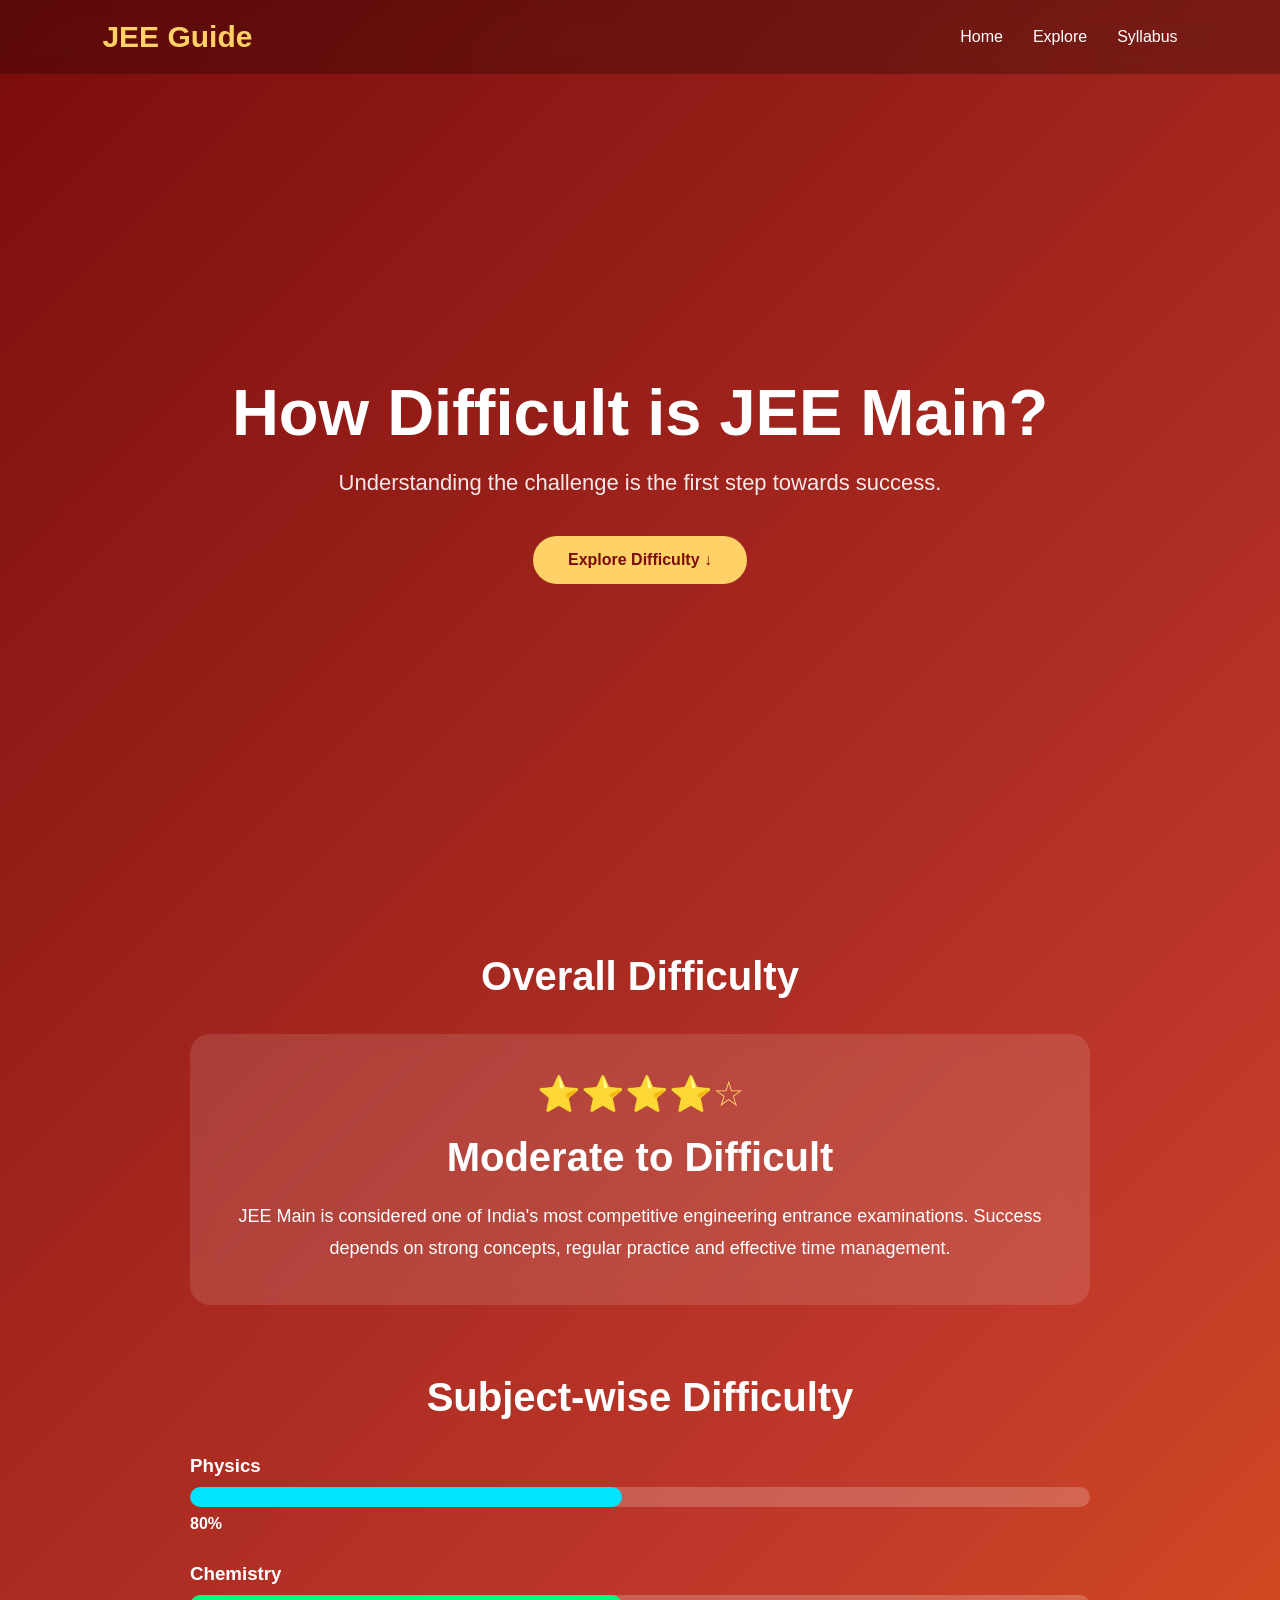
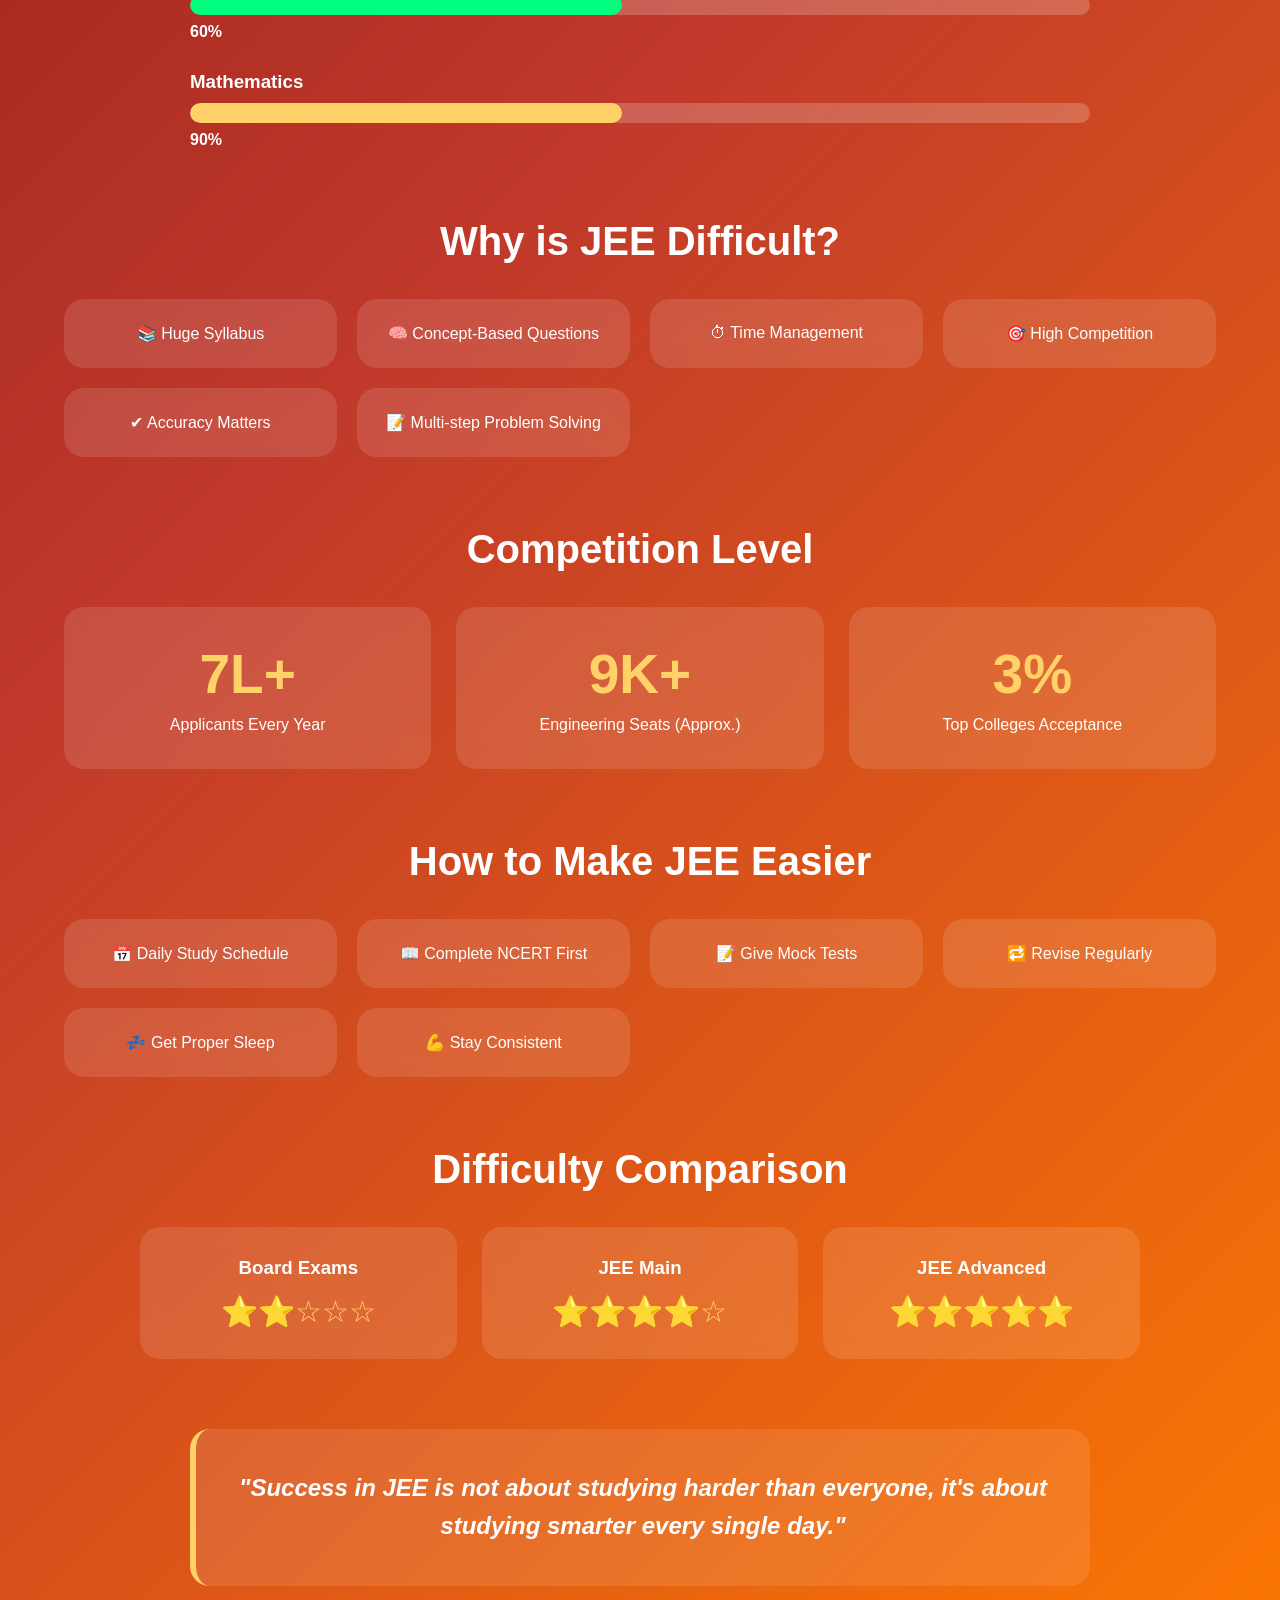
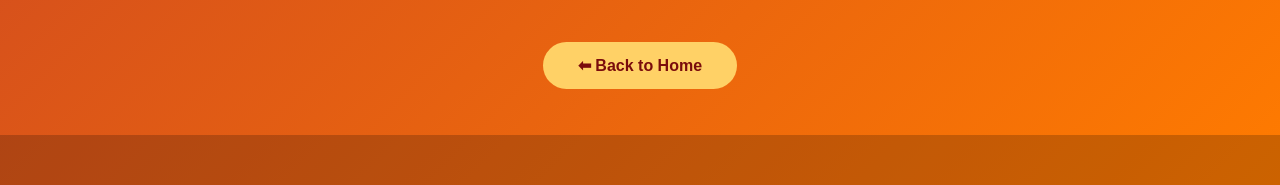
==== difficulty.html @ aead8a6f "Initial JEE Guide website Added the first version of the JEE Guide website with the initial layout a" ====
<!DOCTYPE html>
<html lang="en">

<head>

    <meta charset="UTF-8">

    <meta name="viewport" content="width=device-width, initial-scale=1.0">

    <title>JEE Main Difficulty</title>

    <link rel="stylesheet" href="difficulty.css">

</head>

<body>

<!-- ================= NAVBAR ================= -->

<nav>

    <h2>JEE Guide</h2>

    <ul>

        <li><a href="index.html">Home</a></li>

        <li><a href="explore.html">Explore</a></li>

        <li><a href="syllabus.html">Syllabus</a></li>

    </ul>

</nav>

<!-- ================= HERO ================= -->

<header class="hero">

    <h1>How Difficult is JEE Main?</h1>

    <p>

        Understanding the challenge is the first step towards success.

    </p>

    <a href="#overall" class="hero-btn">

        Explore Difficulty ↓

    </a>

</header>

<!-- ================= OVERALL ================= -->

<section id="overall">

<h2 class="section-title">

Overall Difficulty

</h2>

<div class="overall-card">

<div class="stars">

⭐⭐⭐⭐☆

</div>

<h1>

Moderate to Difficult

</h1>

<p>

JEE Main is considered one of India's most competitive engineering entrance examinations. Success depends on strong concepts, regular practice and effective time management.

</p>

</div>

</section>

<!-- ================= SUBJECT DIFFICULTY ================= -->

<section>

<h2 class="section-title">

Subject-wise Difficulty

</h2>

<div class="bars">

<div class="bar-box">

<h3>Physics</h3>

<div class="bar">

<div class="fill physics"></div>

</div>

<span>80%</span>

</div>

<div class="bar-box">

<h3>Chemistry</h3>

<div class="bar">

<div class="fill chemistry"></div>

</div>

<span>60%</span>

</div>

<div class="bar-box">

<h3>Mathematics</h3>

<div class="bar">

<div class="fill maths"></div>

</div>

<span>90%</span>

</div>

</div>

</section>

<!-- ================= WHY DIFFICULT ================= -->

<section>

<h2 class="section-title">

Why is JEE Difficult?

</h2>

<div class="reasons">

<div class="reason">📚 Huge Syllabus</div>

<div class="reason">🧠 Concept-Based Questions</div>

<div class="reason">⏱ Time Management</div>

<div class="reason">🎯 High Competition</div>

<div class="reason">✔ Accuracy Matters</div>

<div class="reason">📝 Multi-step Problem Solving</div>

</div>

</section>

<!-- ================= COMPETITION ================= -->

<section>

<h2 class="section-title">

Competition Level

</h2>

<div class="stats">

<div class="stat">

<h1 id="students">15L+</h1>

<p>Applicants Every Year</p>

</div>

<div class="stat">

<h1 id="seats">43K+</h1>

<p>Engineering Seats (Approx.)</p>

</div>

<div class="stat">

<h1>3%</h1>

<p>Top Colleges Acceptance</p>

</div>

</div>

</section>

<!-- ================= HOW TO MAKE IT EASY ================= -->

<section>

<h2 class="section-title">

How to Make JEE Easier

</h2>

<div class="tips">

<div class="tip">

📅 Daily Study Schedule

</div>

<div class="tip">

📖 Complete NCERT First

</div>

<div class="tip">

📝 Give Mock Tests

</div>

<div class="tip">

🔁 Revise Regularly

</div>

<div class="tip">

💤 Get Proper Sleep

</div>

<div class="tip">

💪 Stay Consistent

</div>

</div>

</section>

<!-- ================= COMPARISON ================= -->

<section>

<h2 class="section-title">

Difficulty Comparison

</h2>

<div class="comparison">

<div class="compare">

<h3>Board Exams</h3>

<p>⭐⭐☆☆☆</p>

</div>

<div class="compare">

<h3>JEE Main</h3>

<p>⭐⭐⭐⭐☆</p>

</div>

<div class="compare">

<h3>JEE Advanced</h3>

<p>⭐⭐⭐⭐⭐</p>

</div>

</div>

</section>

<!-- ================= QUOTE ================= -->

<section>

<div class="quote">

<h2>

"Success in JEE is not about studying harder than everyone,

it's about studying smarter every single day."

</h2>

</div>

</section>

<!-- ================= BACK BUTTON ================= -->

<div class="back">

<a href="index.html">

⬅ Back to Home

</a>

</div>

<!-- ================= FOOTER ================= -->

<footer>



</footer>

<script src="difficulty.js"></script>

</body>

</html>
---- difficulty.css ----
*{
    margin:0;
    padding:0;
    box-sizing:border-box;
    font-family:Arial, Helvetica, sans-serif;
    scroll-behavior:smooth;
}

body{
    background:linear-gradient(135deg,#7a0c0c,#c0392b,#ff7b00);
    color:white;
}

/* ================= NAVBAR ================= */

nav{
    position:sticky;
    top:0;
    z-index:1000;

    display:flex;
    justify-content:space-between;
    align-items:center;

    padding:20px 8%;

    background:rgba(0,0,0,.25);
    backdrop-filter:blur(10px);
}

nav h2{
    font-size:30px;
    color:#ffd166;
}

nav ul{
    display:flex;
    list-style:none;
}

nav li{
    margin-left:30px;
}

nav a{
    text-decoration:none;
    color:white;
    transition:.3s;
}

nav a:hover{
    color:#ffd166;
}

/* ================= HERO ================= */

.hero{
    height:90vh;
    display:flex;
    flex-direction:column;
    justify-content:center;
    align-items:center;
    text-align:center;
    padding:20px;
}

.hero h1{
    font-size:65px;
    margin-bottom:20px;
}

.hero p{
    font-size:22px;
    opacity:.9;
    margin-bottom:40px;
}

.hero-btn{
    text-decoration:none;
    background:#ffd166;
    color:#7a0c0c;
    padding:15px 35px;
    border-radius:40px;
    font-weight:bold;
    transition:.3s;
}

.hero-btn:hover{
    transform:translateY(-5px);
    background:white;
}

/* ================= TITLES ================= */

.section-title{
    text-align:center;
    font-size:40px;
    margin:70px 0 35px;
}

/* ================= COMMON CARDS ================= */

.overall-card,
.reason,
.stat,
.tip,
.compare{
    background:rgba(255,255,255,.12);
    backdrop-filter:blur(10px);
    border-radius:20px;
    transition:.35s;
}

.overall-card:hover,
.reason:hover,
.stat:hover,
.tip:hover,
.compare:hover{
    transform:translateY(-8px);
}

/* ================= OVERALL ================= */

.overall-card{
    width:90%;
    max-width:900px;
    margin:auto;
    padding:40px;
    text-align:center;
}

.stars{
    font-size:35px;
    color:#ffd166;
    margin-bottom:20px;
}

.overall-card h1{
    font-size:40px;
    margin-bottom:20px;
}

.overall-card p{
    line-height:1.8;
    font-size:18px;
}

/* ================= PROGRESS BARS ================= */

.bars{
    width:90%;
    max-width:900px;
    margin:auto;
}

.bar-box{
    margin-bottom:30px;
}

.bar-box h3{
    margin-bottom:10px;
}

.bar{
    width:100%;
    height:20px;
    background:rgba(255,255,255,.2);
    border-radius:50px;
    overflow:hidden;
}

.fill{
    height:100%;
    width:0%;
    border-radius:50px;
}

.physics{
    background:#00e5ff;
}

.chemistry{
    background:#00ff7f;
}

.maths{
    background:#ffd166;
}

.bar-box span{
    display:block;
    margin-top:8px;
    font-weight:bold;
}

/* ================= REASONS ================= */

.reasons{
    width:90%;
    max-width:1200px;
    margin:auto;

    display:grid;
    grid-template-columns:repeat(auto-fit,minmax(250px,1fr));
    gap:20px;
}

.reason{
    padding:25px;
    text-align:center;
}

/* ================= STATS ================= */

.stats{
    width:90%;
    max-width:1200px;
    margin:auto;

    display:grid;
    grid-template-columns:repeat(auto-fit,minmax(250px,1fr));
    gap:25px;
}

.stat{
    padding:35px;
    text-align:center;
}

.stat h1{
    font-size:55px;
    color:#ffd166;
}

.stat p{
    margin-top:10px;
}

/* ================= TIPS ================= */

.tips{
    width:90%;
    max-width:1200px;
    margin:auto;

    display:grid;
    grid-template-columns:repeat(auto-fit,minmax(250px,1fr));
    gap:20px;
}

.tip{
    padding:25px;
    text-align:center;
}

/* ================= COMPARISON ================= */

.comparison{
    width:90%;
    max-width:1000px;
    margin:auto;

    display:grid;
    grid-template-columns:repeat(auto-fit,minmax(250px,1fr));
    gap:25px;
}

.compare{
    padding:30px;
    text-align:center;
}

.compare h3{
    margin-bottom:15px;
}

.compare p{
    font-size:30px;
    color:#ffd166;
}

/* ================= QUOTE ================= */

.quote{
    width:90%;
    max-width:900px;
    margin:70px auto;
    text-align:center;
    padding:40px;
    background:rgba(255,255,255,.1);
    border-left:6px solid #ffd166;
    border-radius:20px;
}

.quote h2{
    line-height:1.6;
    font-style:italic;
}

/* ================= BACK BUTTON ================= */

.back{
    text-align:center;
    margin:60px 0;
}

.back a{
    text-decoration:none;
    background:#ffd166;
    color:#7a0c0c;
    padding:15px 35px;
    border-radius:40px;
    font-weight:bold;
    transition:.3s;
}

.back a:hover{
    background:white;
}

/* ================= FOOTER ================= */

footer{
    text-align:center;
    padding:25px;
    background:rgba(0,0,0,.2);
    margin-top:30px;
}

/* ================= RESPONSIVE ================= */

@media(max-width:768px){

    nav{
        flex-direction:column;
    }

    nav ul{
        margin-top:20px;
        flex-wrap:wrap;
        justify-content:center;
    }

    nav li{
        margin:10px;
    }

    .hero h1{
        font-size:42px;
    }

    .hero p{
        font-size:18px;
    }

    .section-title{
        font-size:30px;
    }

    .overall-card h1{
        font-size:30px;
    }

}
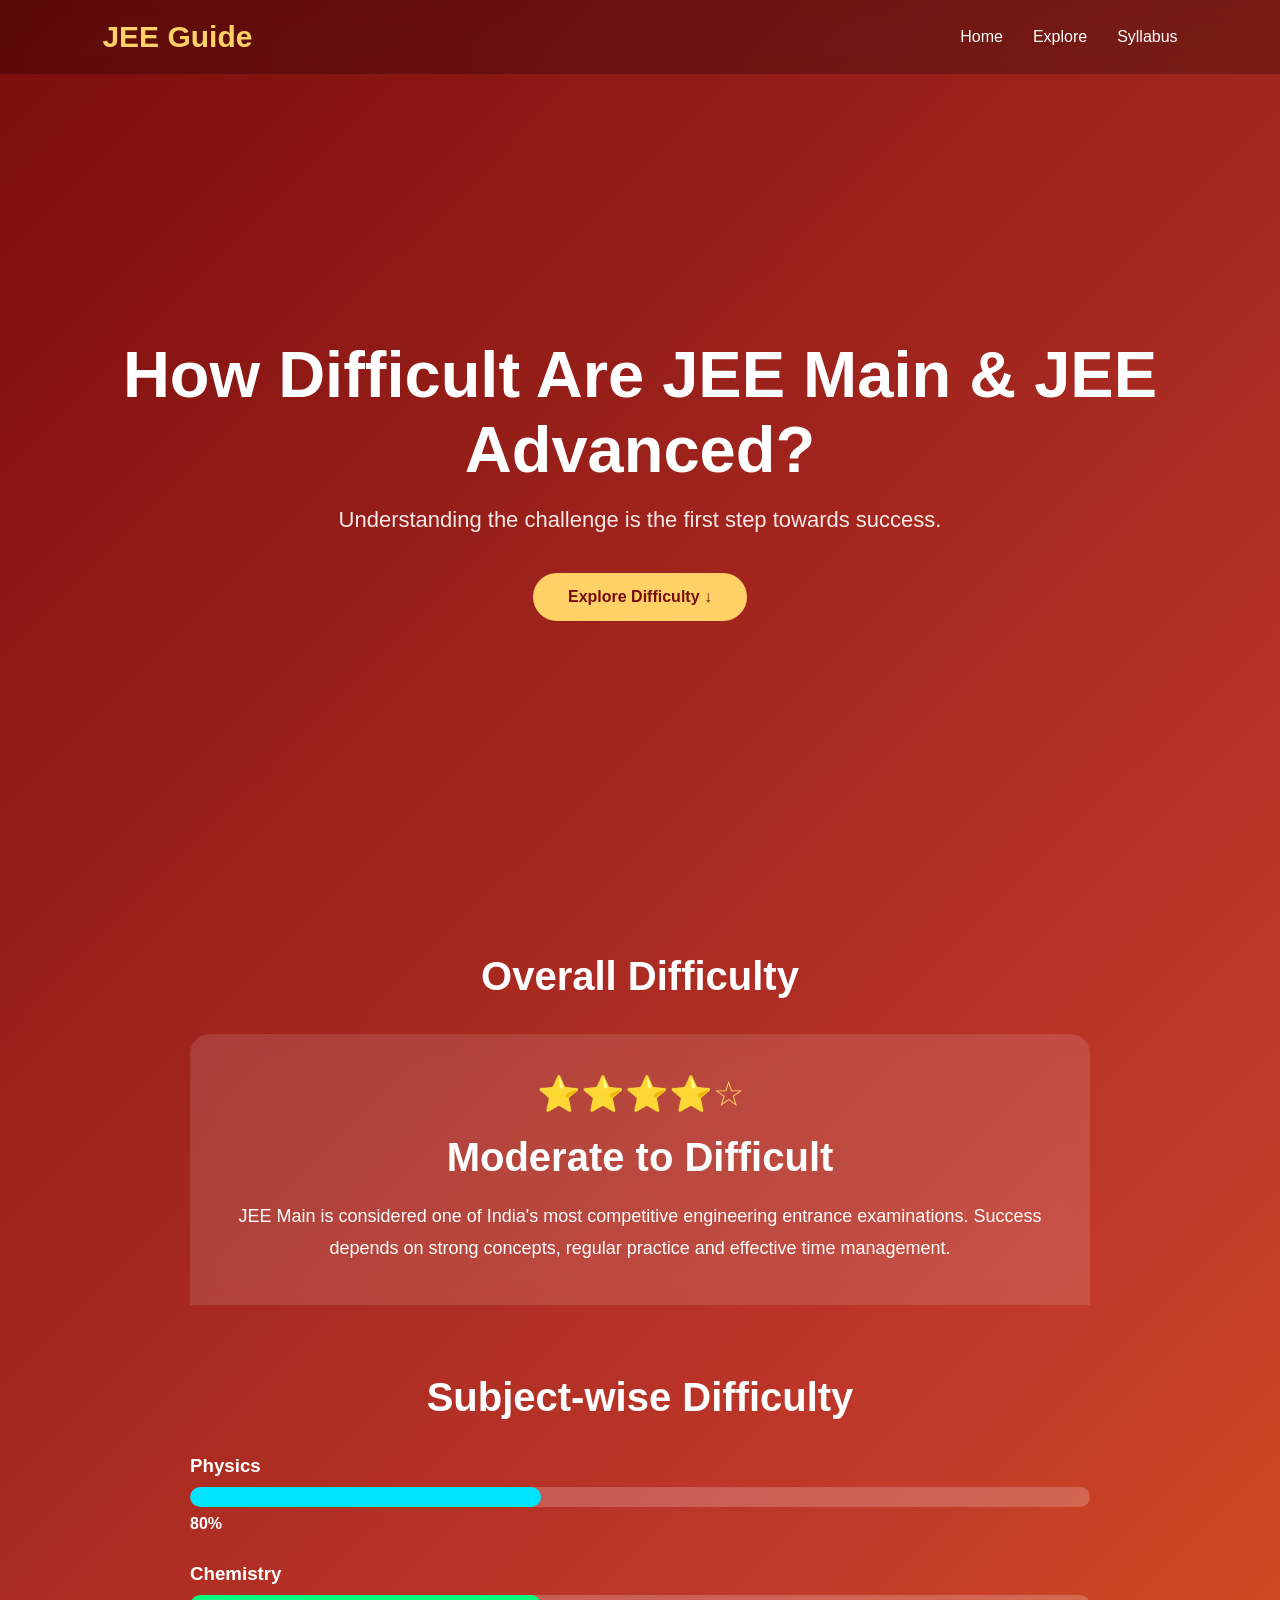
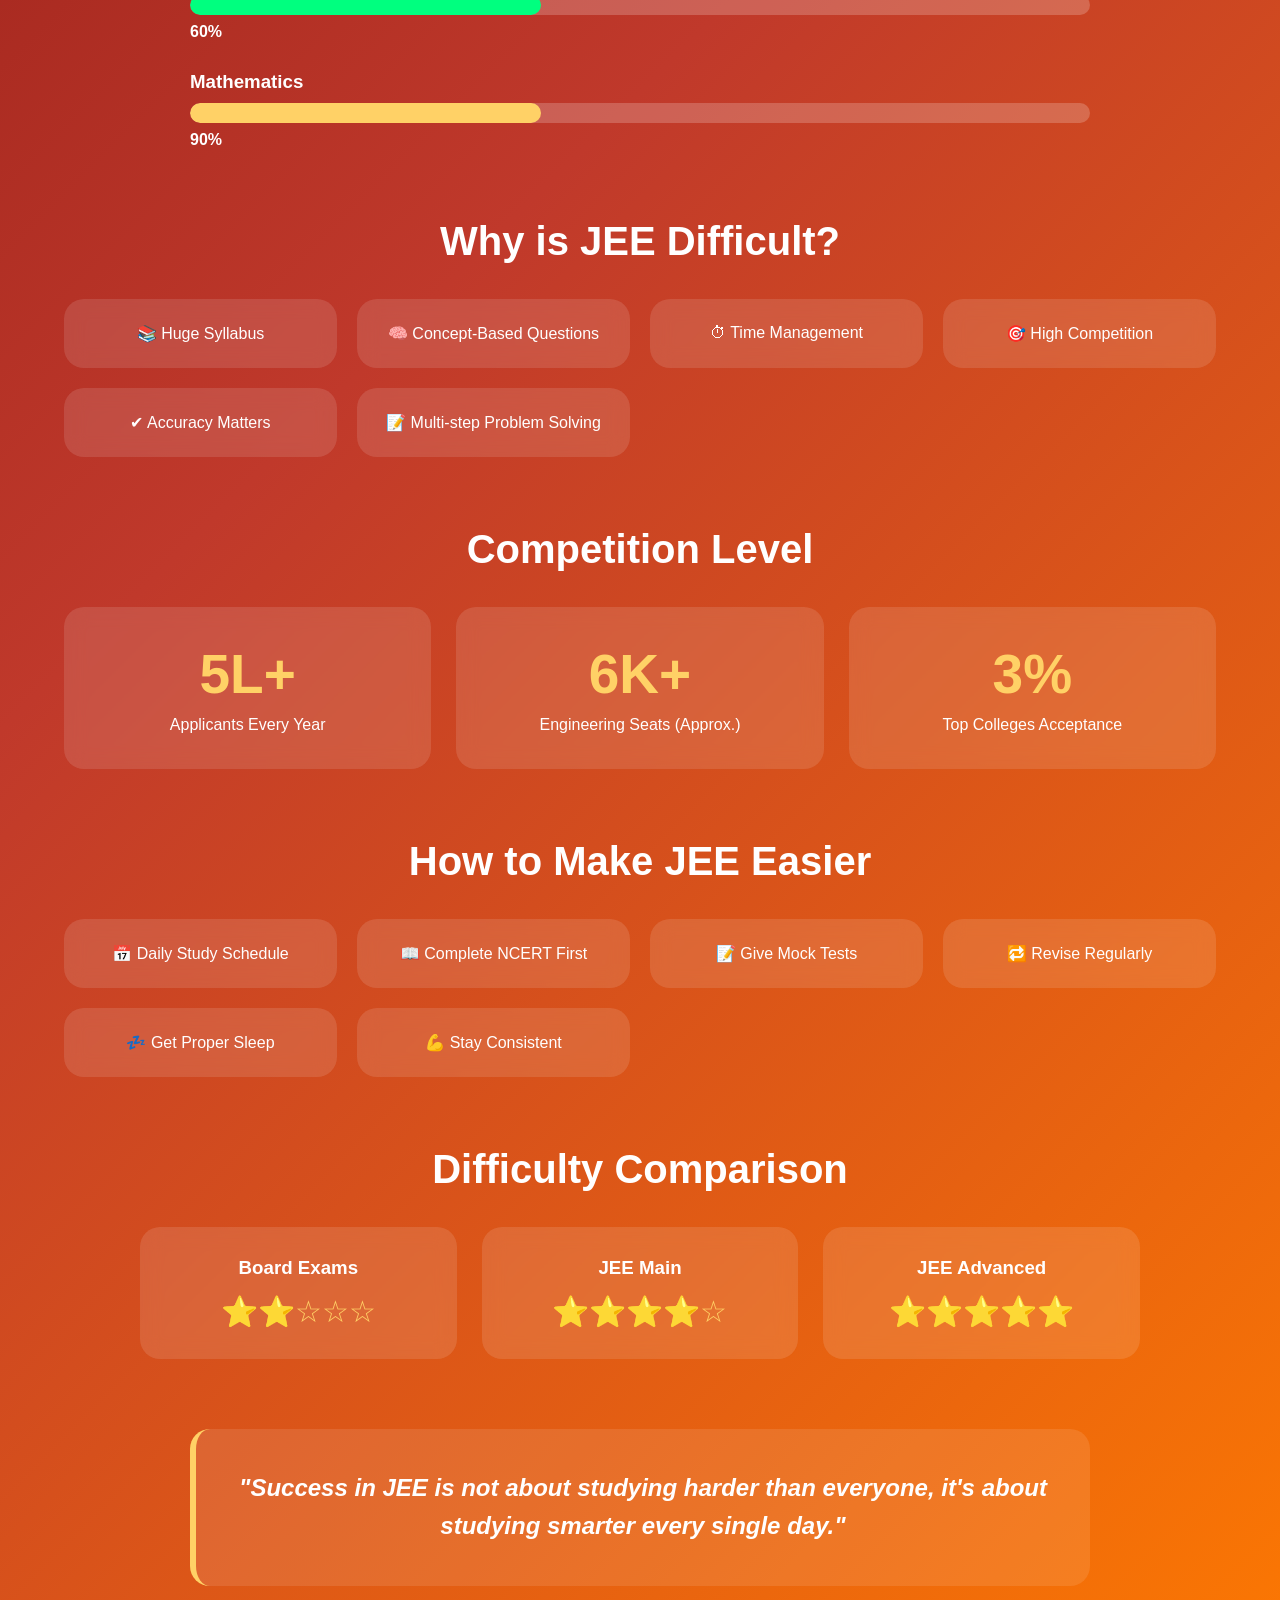
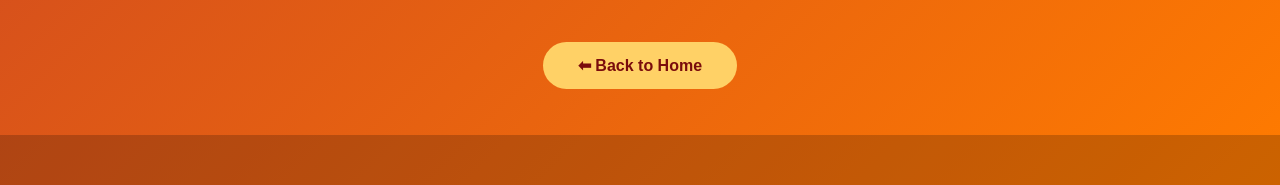
==== commit 4df6645c: "Add files via upload" ====
--- a/difficulty.html
+++ b/difficulty.html
@@ -7,7 +7,11 @@
 
     <meta name="viewport" content="width=device-width, initial-scale=1.0">
 
-    <title>JEE Main Difficulty</title>
+    <meta name="description" content="Understand the difficulty of JEE Main and JEE Advanced, including subject-wise challenges, competition, preparation requirements, time management and strategies for JEE aspirants.">
+
+    <title>JEE Difficulty – How Difficult Are JEE Main & JEE Advanced?</title>
+
+    <link rel="canonical" href="https://rajputaadarshsingh24-bot.github.io/JEE-guide/difficulty.html">
 
     <link rel="stylesheet" href="difficulty.css">
 
@@ -37,7 +41,7 @@
 
 <header class="hero">
 
-    <h1>How Difficult is JEE Main?</h1>
+    <h1>How Difficult Are JEE Main & JEE Advanced?</h1>
 
     <p>
 
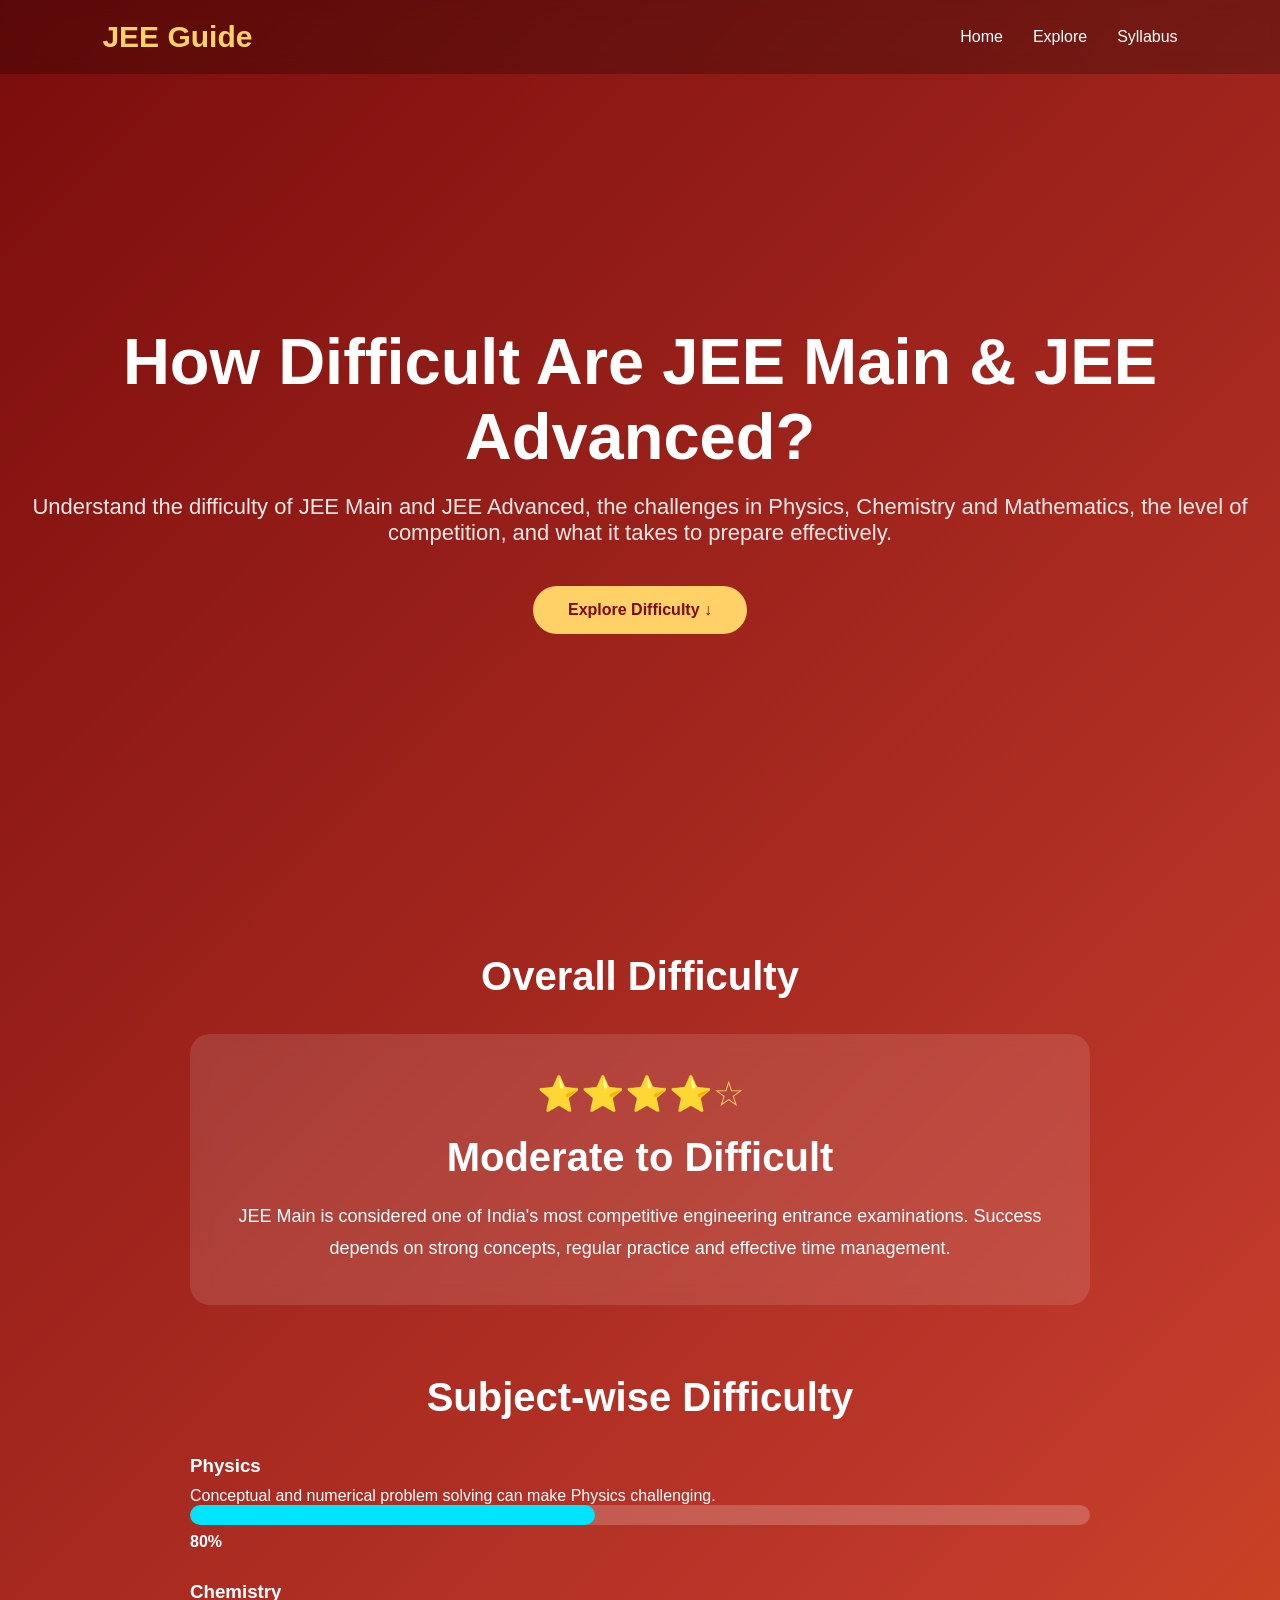
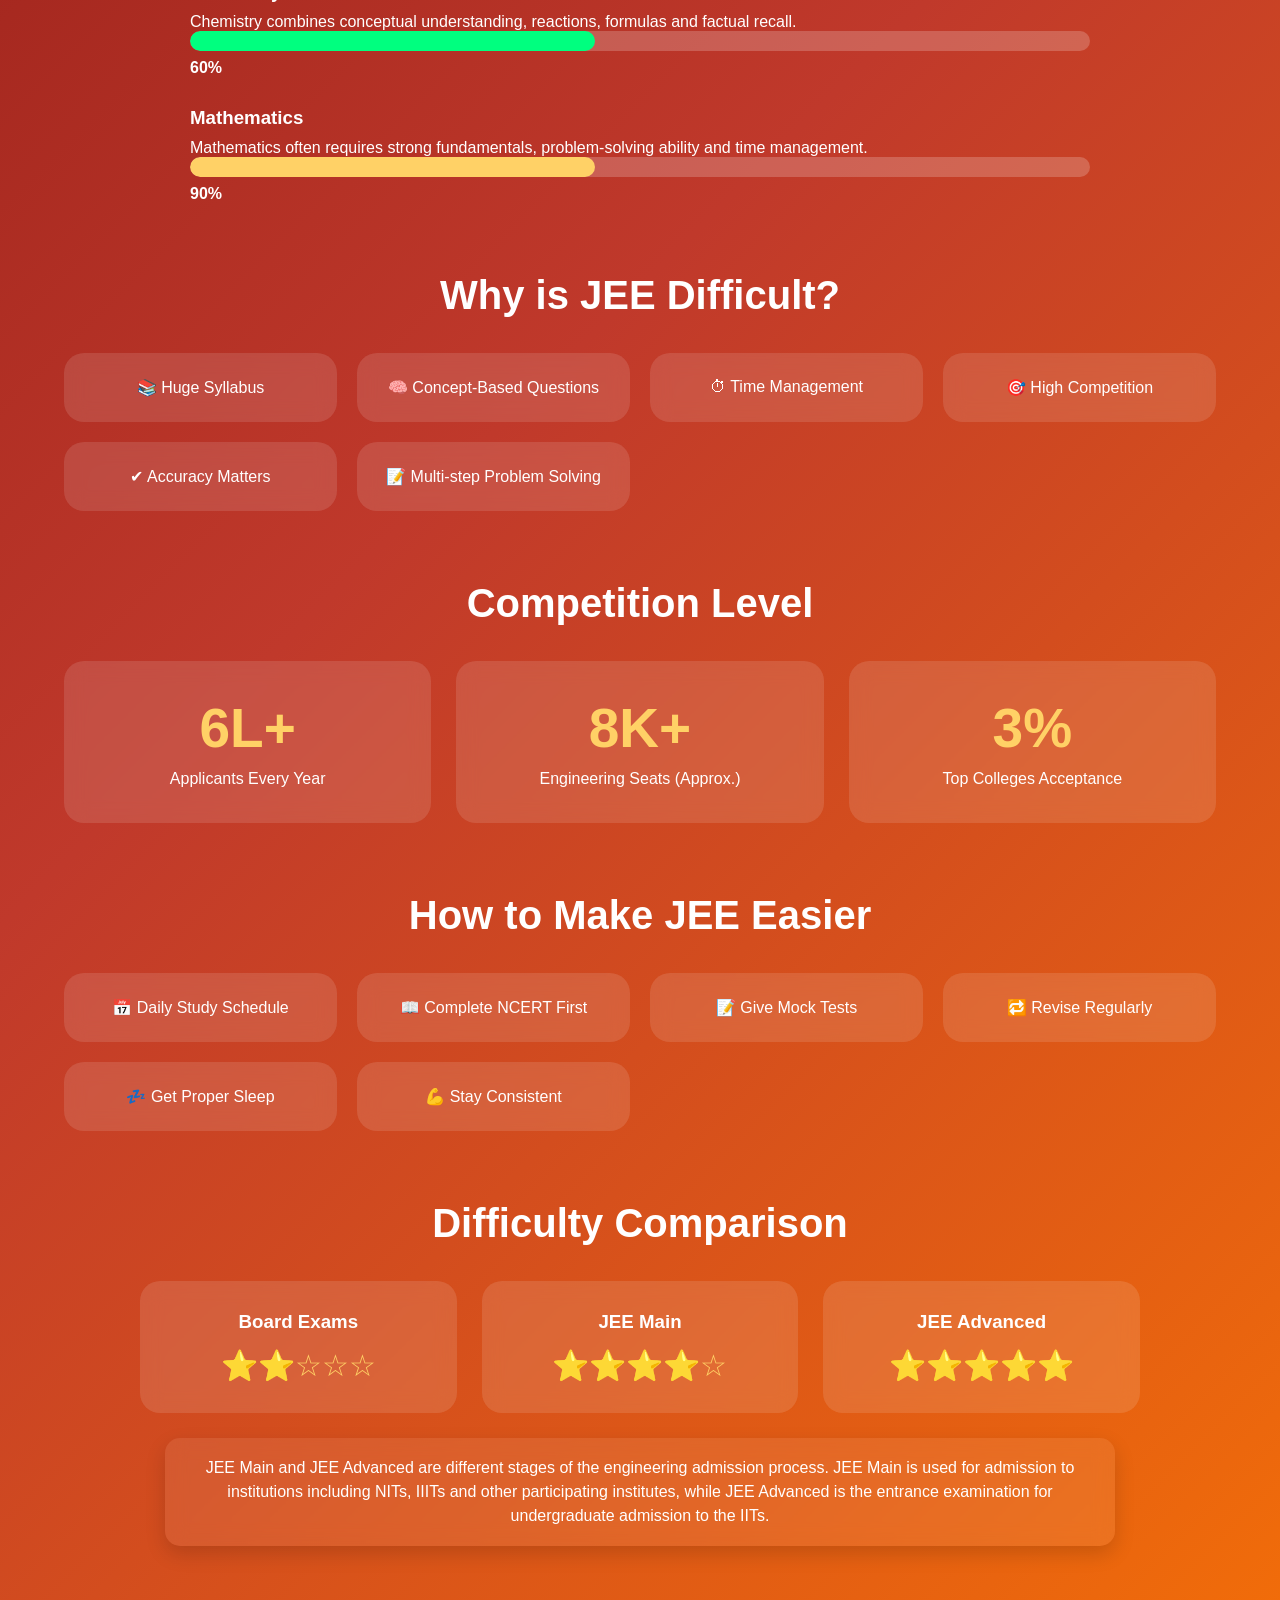
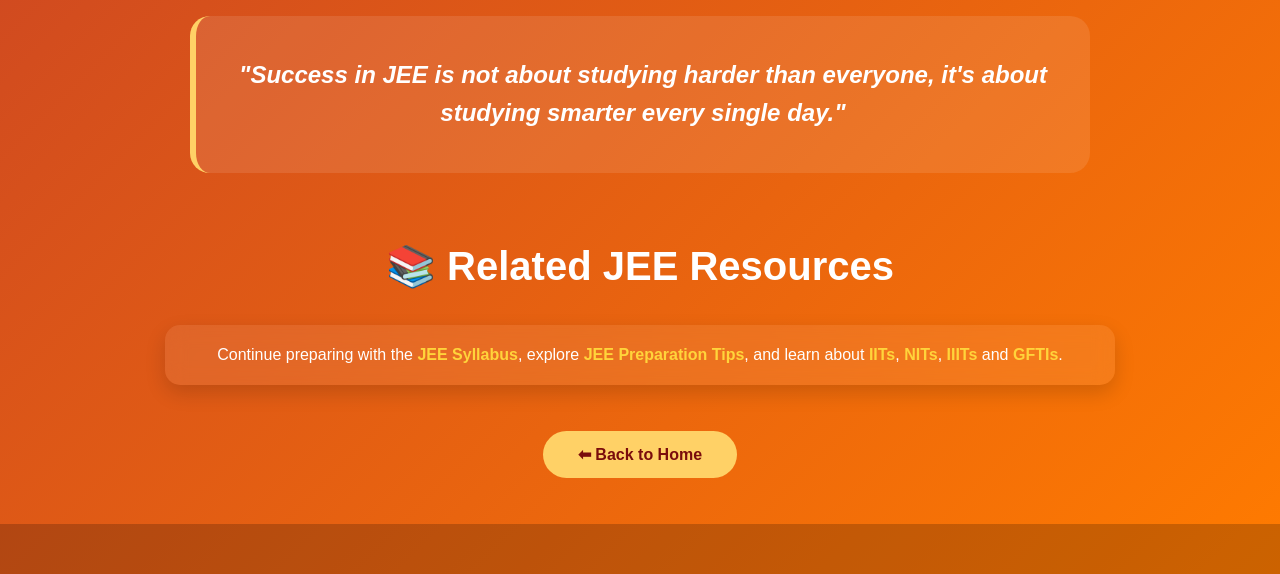
==== commit e7e80d4e: "Add files via upload" ====
--- a/difficulty.html
+++ b/difficulty.html
@@ -44,10 +44,10 @@
     <h1>How Difficult Are JEE Main & JEE Advanced?</h1>
 
     <p>
-
-        Understanding the challenge is the first step towards success.
-
-    </p>
+    Understand the difficulty of JEE Main and JEE Advanced, the challenges
+    in Physics, Chemistry and Mathematics, the level of competition,
+    and what it takes to prepare effectively.
+</p>
 
     <a href="#overall" class="hero-btn">
 
@@ -107,6 +107,8 @@
 
 <h3>Physics</h3>
 
+<p>Conceptual and numerical problem solving can make Physics challenging.</p>
+
 <div class="bar">
 
 <div class="fill physics"></div>
@@ -121,6 +123,8 @@
 
 <h3>Chemistry</h3>
 
+<p>Chemistry combines conceptual understanding, reactions, formulas and factual recall.</p>
+
 <div class="bar">
 
 <div class="fill chemistry"></div>
@@ -135,6 +139,8 @@
 
 <h3>Mathematics</h3>
 
+<p>Mathematics often requires strong fundamentals, problem-solving ability and time management.</p>
+
 <div class="bar">
 
 <div class="fill maths"></div>
@@ -307,6 +313,16 @@
 
 </div>
 
+<p class="info-bar">
+    JEE Main and JEE Advanced are different stages of the engineering
+    admission process. JEE Main is used for admission to institutions
+    including NITs, IIITs and other participating institutes, while
+    JEE Advanced is the entrance examination for undergraduate admission
+    to the IITs.
+</p>
+
+
+
 </section>
 
 <!-- ================= QUOTE ================= -->
@@ -327,6 +343,27 @@
 
 </section>
 
+<section>
+
+    <h2 class="section-title">
+        📚 Related JEE Resources
+    </h2>
+
+    <p class="info-bar">
+    Continue preparing with the
+    <a href="syllabus.html">JEE Syllabus</a>,
+    explore
+    <a href="tips.html">JEE Preparation Tips</a>,
+    and learn about
+    <a href="iits.html">IITs</a>,
+    <a href="nits.html">NITs</a>,
+    <a href="iiits.html">IIITs</a>
+    and
+    <a href="gftis.html">GFTIs</a>.
+</p>
+
+</section>
+
 <!-- ================= BACK BUTTON ================= -->
 
 <div class="back">
--- a/difficulty.css
+++ b/difficulty.css
@@ -361,4 +361,40 @@
         font-size:30px;
     }
 
+}
+
+
+.info-bar {
+    width: 80%;
+    max-width: 950px;
+    margin: 25px auto;
+    padding: 18px 25px;
+
+    background: rgba(255, 255, 255, 0.08);
+    backdrop-filter: blur(10px);
+
+    border-radius: 15px;
+
+    text-align: center;
+    line-height: 1.5;
+    font-size: 16px;
+
+    box-shadow: 0 8px 20px rgba(0, 0, 0, 0.15);
+
+    transition: 0.3s;
+}
+
+.info-bar:hover {
+    transform: translateY(-4px);
+    background: rgba(255, 255, 255, 0.13);
+}
+
+.info-bar a {
+    color: #ffd43b;
+    font-weight: bold;
+    text-decoration: none;
+}
+
+.info-bar a:hover {
+    text-decoration: underline;
 }
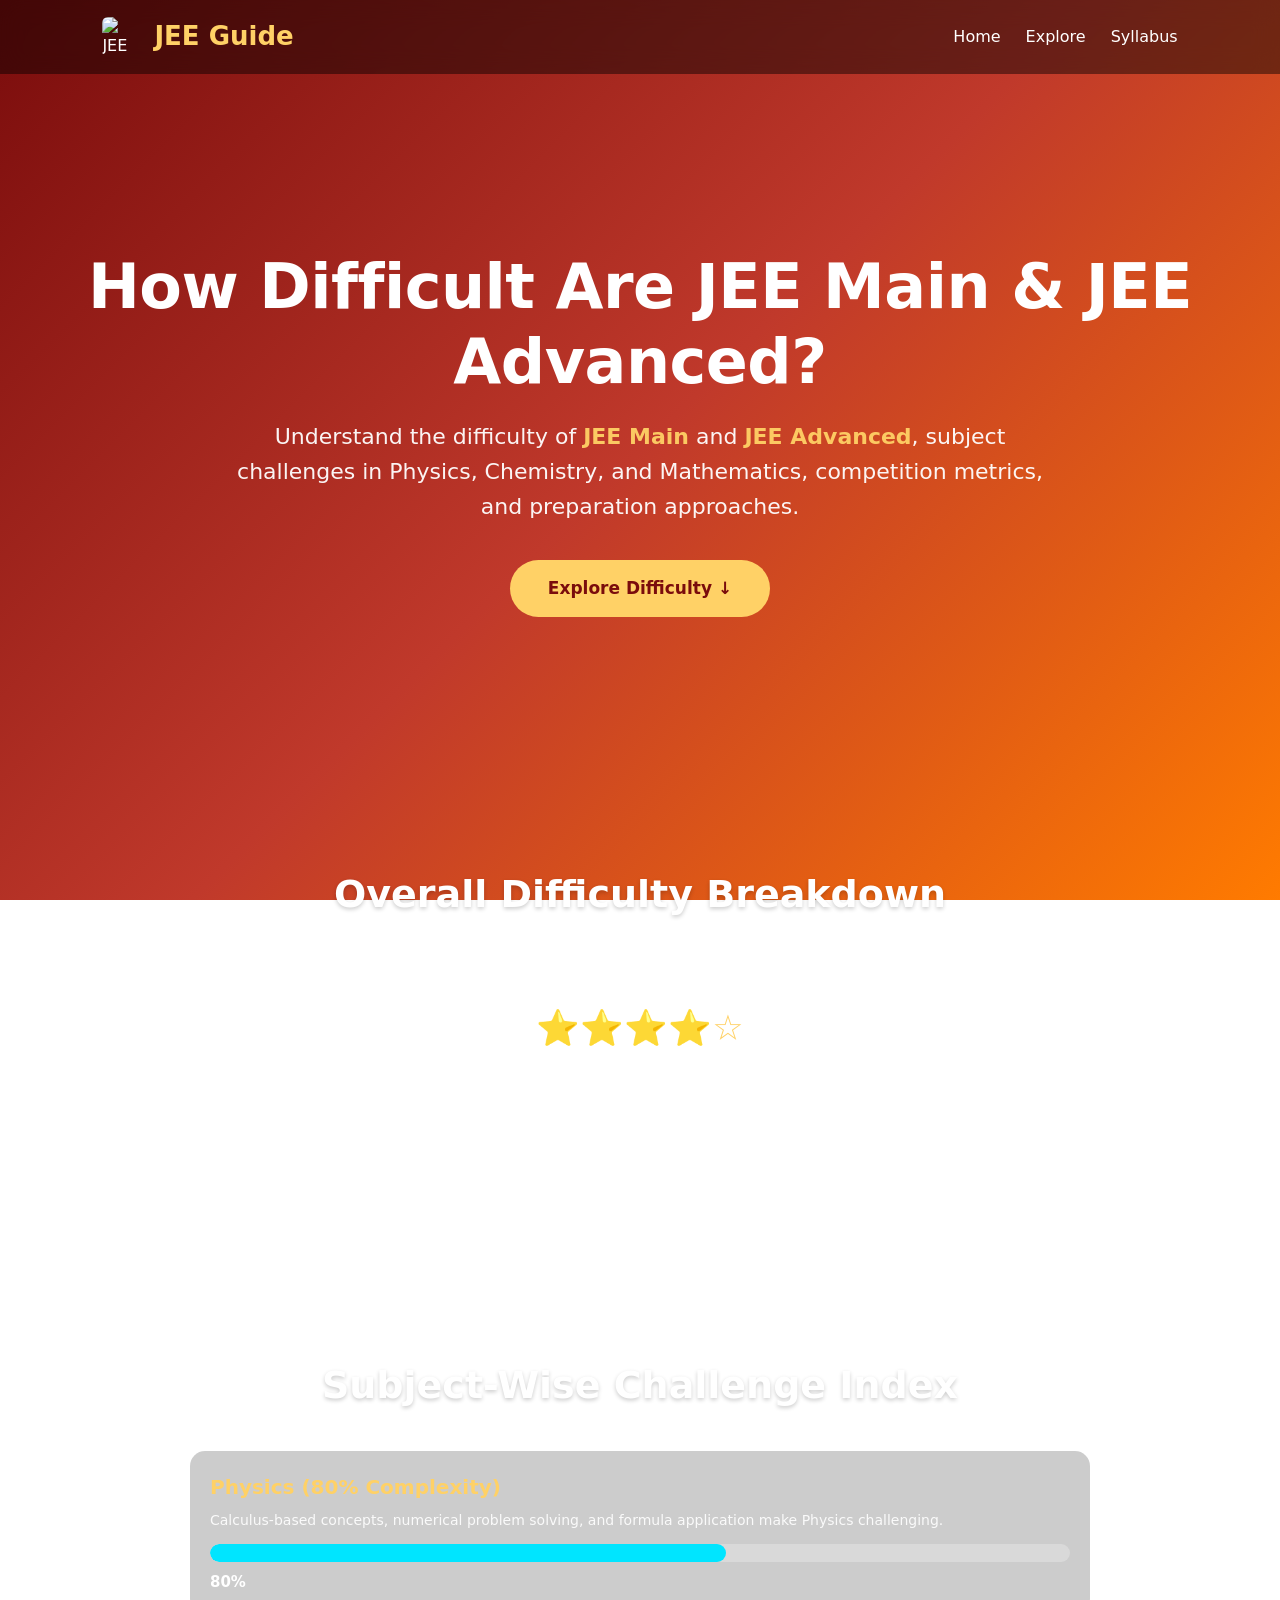
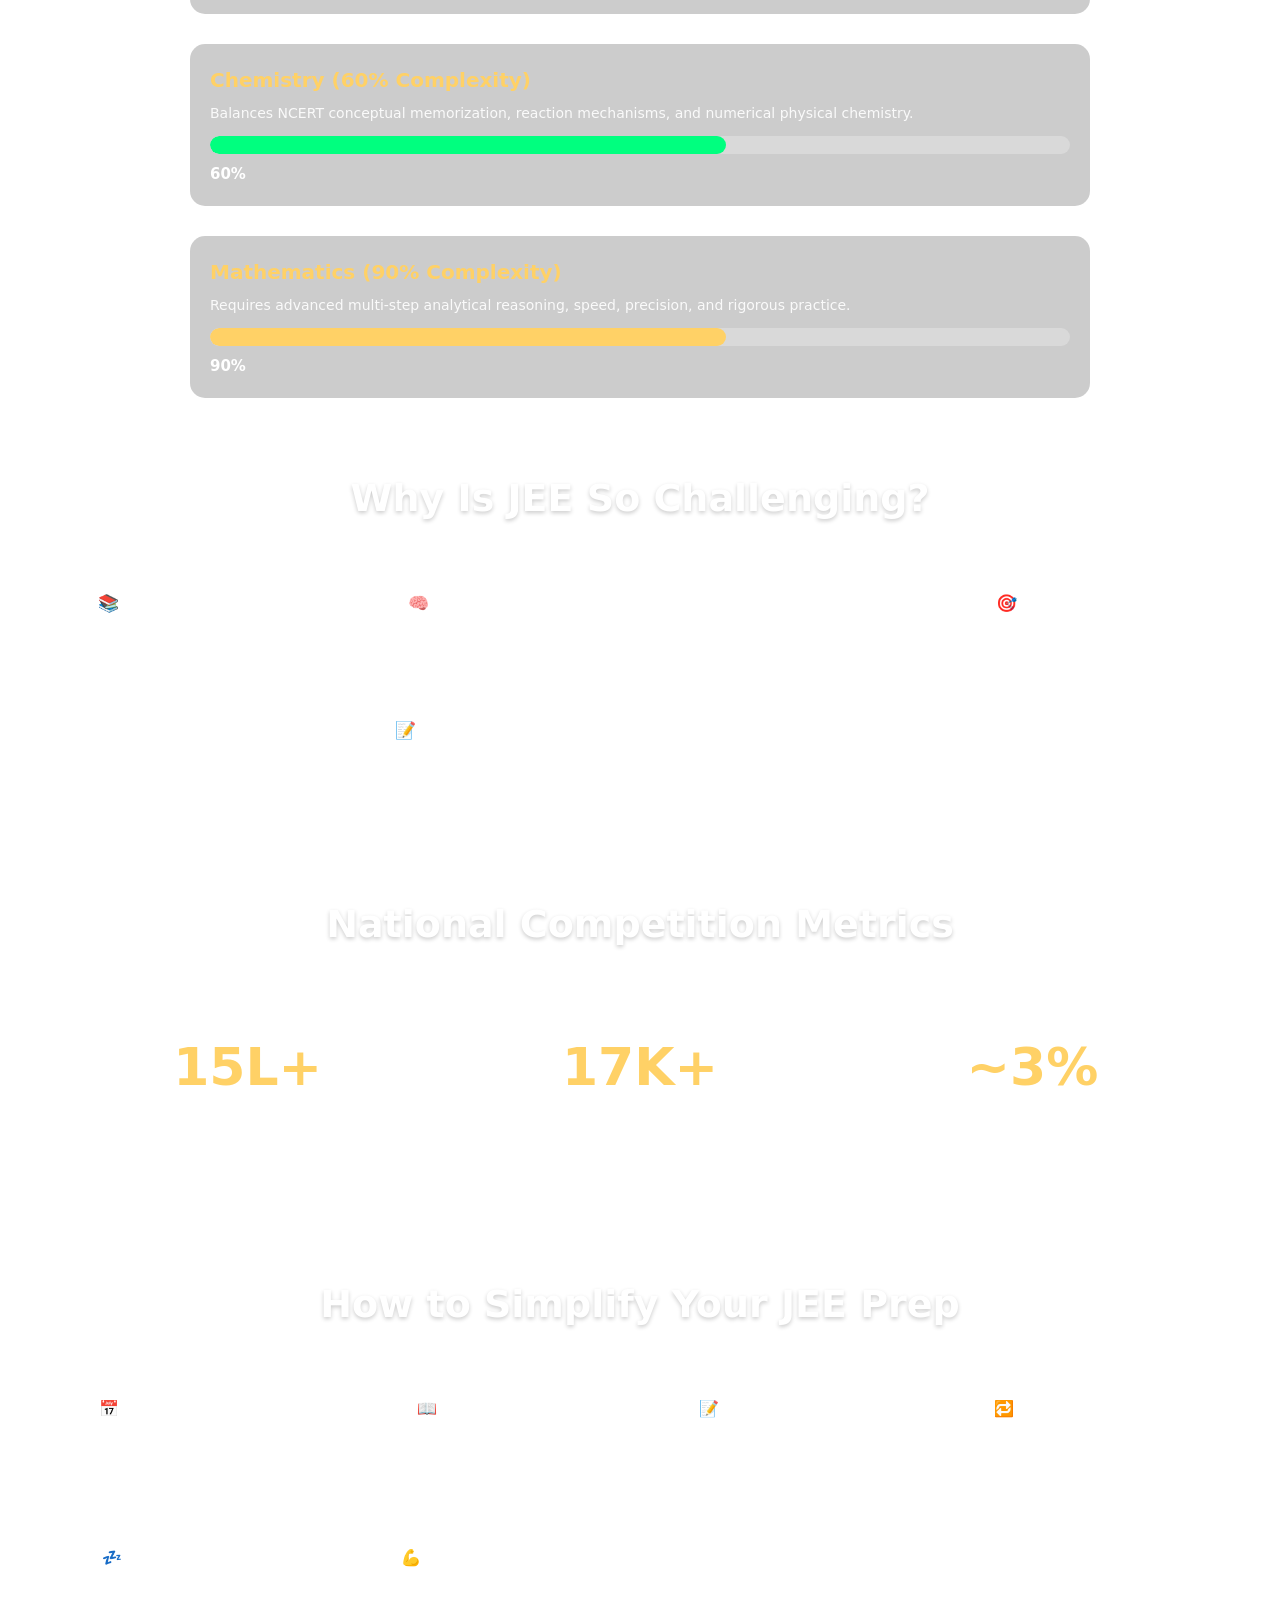
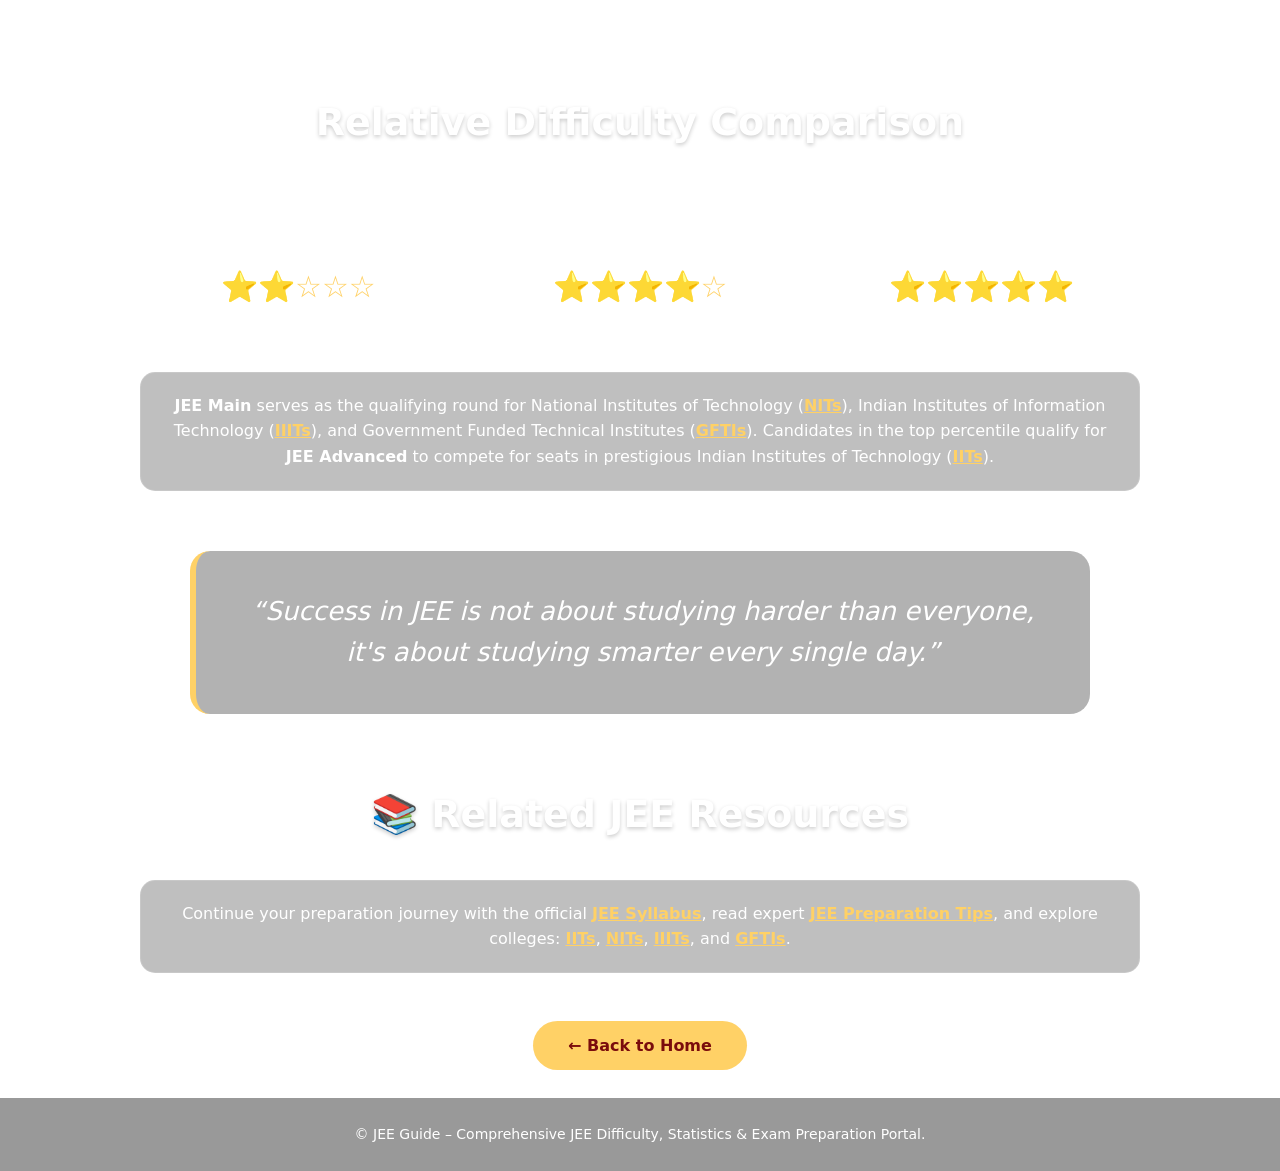
==== commit e32cddaa: "Add files via upload" ====
--- a/difficulty.html
+++ b/difficulty.html
@@ -2,389 +2,285 @@
 <html lang="en">
 
 <head>
-
     <meta charset="UTF-8">
-
     <meta name="viewport" content="width=device-width, initial-scale=1.0">
 
-    <meta name="description" content="Understand the difficulty of JEE Main and JEE Advanced, including subject-wise challenges, competition, preparation requirements, time management and strategies for JEE aspirants.">
-
-    <title>JEE Difficulty – How Difficult Are JEE Main & JEE Advanced?</title>
-
+    <!-- Primary SEO Metadata -->
+    <title>JEE Difficulty Level – How Hard are JEE Main & JEE Advanced?</title>
+    <meta name="description" content="Detailed analysis of JEE Main and JEE Advanced difficulty: Subject-wise breakdown (Physics, Chemistry, Maths), candidate stats, acceptance rates, and preparation strategies.">
+    <meta name="keywords" content="JEE Main difficulty level, how hard is JEE Advanced, Physics Chemistry Maths difficulty, JEE acceptance rate, JEE competition stats, how to make JEE easy">
+    <meta name="author" content="JEE Guide">
+    <meta name="robots" content="index, follow, max-image-preview:large, max-snippet:-1, max-video-preview:-1">
+
+    <!-- Canonical URL -->
     <link rel="canonical" href="https://rajputaadarshsingh24-bot.github.io/JEE-guide/difficulty.html">
 
+    <!-- Open Graph / Facebook -->
+    <meta property="og:type" content="website">
+    <meta property="og:url" content="https://rajputaadarshsingh24-bot.github.io/JEE-guide/difficulty.html">
+    <meta property="og:title" content="JEE Difficulty Level – How Hard are JEE Main & JEE Advanced?">
+    <meta property="og:description" content="Understand subject-wise difficulty ratings, competition statistics, and proven preparation tips for JEE Main and JEE Advanced.">
+    <meta property="og:image" content="https://rajputaadarshsingh24-bot.github.io/JEE-guide/images/logo.png">
+
+    <!-- Twitter Cards -->
+    <meta name="twitter:card" content="summary_large_image">
+    <meta name="twitter:url" content="https://rajputaadarshsingh24-bot.github.io/JEE-guide/difficulty.html">
+    <meta name="twitter:title" content="JEE Difficulty Level – How Hard are JEE Main & JEE Advanced?">
+    <meta name="twitter:description" content="Subject-wise difficulty analysis, competition stats, and smart preparation strategy for JEE Main and Advanced.">
+    <meta name="twitter:image" content="https://rajputaadarshsingh24-bot.github.io/JEE-guide/images/logo.png">
+
+    <!-- Favicon -->
+    <link rel="icon" type="image/png" href="images/logo.png">
+
+    <!-- Stylesheet -->
     <link rel="stylesheet" href="difficulty.css">
 
+    <!-- Structured Data: JSON-LD Schema -->
+    <script type="application/ld+json">
+    {
+      "@context": "https://schema.org",
+      "@graph": [
+        {
+          "@type": "Article",
+          "@id": "https://rajputaadarshsingh24-bot.github.io/JEE-guide/difficulty.html#article",
+          "headline": "How Difficult Are JEE Main & JEE Advanced?",
+          "description": "Comprehensive analysis of subject-wise difficulty, competitive ratios, and strategies to crack JEE Main and Advanced.",
+          "author": {
+            "@type": "Organization",
+            "name": "JEE Guide"
+          },
+          "publisher": {
+            "@type": "Organization",
+            "name": "JEE Guide",
+            "logo": {
+              "@type": "ImageObject",
+              "url": "https://rajputaadarshsingh24-bot.github.io/JEE-guide/images/logo.png"
+            }
+          }
+        },
+        {
+          "@type": "BreadcrumbList",
+          "itemListElement": [
+            {
+              "@type": "ListItem",
+              "position": 1,
+              "name": "Home",
+              "item": "https://rajputaadarshsingh24-bot.github.io/JEE-guide/index.html"
+            },
+            {
+              "@type": "ListItem",
+              "position": 2,
+              "name": "Explore",
+              "item": "https://rajputaadarshsingh24-bot.github.io/JEE-guide/explore.html"
+            },
+            {
+              "@type": "ListItem",
+              "position": 3,
+              "name": "Difficulty Analysis",
+              "item": "https://rajputaadarshsingh24-bot.github.io/JEE-guide/difficulty.html"
+            }
+          ]
+        }
+      ]
+    }
+    </script>
 </head>
 
 <body>
 
-<!-- ================= NAVBAR ================= -->
-
-<nav>
-
-    <h2>JEE Guide</h2>
-
-    <ul>
-
-        <li><a href="index.html">Home</a></li>
-
-        <li><a href="explore.html">Explore</a></li>
-
-        <li><a href="syllabus.html">Syllabus</a></li>
-
-    </ul>
-
-</nav>
-
-<!-- ================= HERO ================= -->
-
-<header class="hero">
-
-    <h1>How Difficult Are JEE Main & JEE Advanced?</h1>
-
-    <p>
-    Understand the difficulty of JEE Main and JEE Advanced, the challenges
-    in Physics, Chemistry and Mathematics, the level of competition,
-    and what it takes to prepare effectively.
-</p>
-
-    <a href="#overall" class="hero-btn">
-
-        Explore Difficulty ↓
-
-    </a>
-
-</header>
-
-<!-- ================= OVERALL ================= -->
-
-<section id="overall">
-
-<h2 class="section-title">
-
-Overall Difficulty
-
-</h2>
-
-<div class="overall-card">
-
-<div class="stars">
-
-⭐⭐⭐⭐☆
-
-</div>
-
-<h1>
-
-Moderate to Difficult
-
-</h1>
-
-<p>
-
-JEE Main is considered one of India's most competitive engineering entrance examinations. Success depends on strong concepts, regular practice and effective time management.
-
-</p>
-
-</div>
-
-</section>
-
-<!-- ================= SUBJECT DIFFICULTY ================= -->
-
-<section>
-
-<h2 class="section-title">
-
-Subject-wise Difficulty
-
-</h2>
-
-<div class="bars">
-
-<div class="bar-box">
-
-<h3>Physics</h3>
-
-<p>Conceptual and numerical problem solving can make Physics challenging.</p>
-
-<div class="bar">
-
-<div class="fill physics"></div>
-
-</div>
-
-<span>80%</span>
-
-</div>
-
-<div class="bar-box">
-
-<h3>Chemistry</h3>
-
-<p>Chemistry combines conceptual understanding, reactions, formulas and factual recall.</p>
-
-<div class="bar">
-
-<div class="fill chemistry"></div>
-
-</div>
-
-<span>60%</span>
-
-</div>
-
-<div class="bar-box">
-
-<h3>Mathematics</h3>
-
-<p>Mathematics often requires strong fundamentals, problem-solving ability and time management.</p>
-
-<div class="bar">
-
-<div class="fill maths"></div>
-
-</div>
-
-<span>90%</span>
-
-</div>
-
-</div>
-
-</section>
-
-<!-- ================= WHY DIFFICULT ================= -->
-
-<section>
-
-<h2 class="section-title">
-
-Why is JEE Difficult?
-
-</h2>
-
-<div class="reasons">
-
-<div class="reason">📚 Huge Syllabus</div>
-
-<div class="reason">🧠 Concept-Based Questions</div>
-
-<div class="reason">⏱ Time Management</div>
-
-<div class="reason">🎯 High Competition</div>
-
-<div class="reason">✔ Accuracy Matters</div>
-
-<div class="reason">📝 Multi-step Problem Solving</div>
-
-</div>
-
-</section>
-
-<!-- ================= COMPETITION ================= -->
-
-<section>
-
-<h2 class="section-title">
-
-Competition Level
-
-</h2>
-
-<div class="stats">
-
-<div class="stat">
-
-<h1 id="students">15L+</h1>
-
-<p>Applicants Every Year</p>
-
-</div>
-
-<div class="stat">
-
-<h1 id="seats">43K+</h1>
-
-<p>Engineering Seats (Approx.)</p>
-
-</div>
-
-<div class="stat">
-
-<h1>3%</h1>
-
-<p>Top Colleges Acceptance</p>
-
-</div>
-
-</div>
-
-</section>
-
-<!-- ================= HOW TO MAKE IT EASY ================= -->
-
-<section>
-
-<h2 class="section-title">
-
-How to Make JEE Easier
-
-</h2>
-
-<div class="tips">
-
-<div class="tip">
-
-📅 Daily Study Schedule
-
-</div>
-
-<div class="tip">
-
-📖 Complete NCERT First
-
-</div>
-
-<div class="tip">
-
-📝 Give Mock Tests
-
-</div>
-
-<div class="tip">
-
-🔁 Revise Regularly
-
-</div>
-
-<div class="tip">
-
-💤 Get Proper Sleep
-
-</div>
-
-<div class="tip">
-
-💪 Stay Consistent
-
-</div>
-
-</div>
-
-</section>
-
-<!-- ================= COMPARISON ================= -->
-
-<section>
-
-<h2 class="section-title">
-
-Difficulty Comparison
-
-</h2>
-
-<div class="comparison">
-
-<div class="compare">
-
-<h3>Board Exams</h3>
-
-<p>⭐⭐☆☆☆</p>
-
-</div>
-
-<div class="compare">
-
-<h3>JEE Main</h3>
-
-<p>⭐⭐⭐⭐☆</p>
-
-</div>
-
-<div class="compare">
-
-<h3>JEE Advanced</h3>
-
-<p>⭐⭐⭐⭐⭐</p>
-
-</div>
-
-</div>
-
-<p class="info-bar">
-    JEE Main and JEE Advanced are different stages of the engineering
-    admission process. JEE Main is used for admission to institutions
-    including NITs, IIITs and other participating institutes, while
-    JEE Advanced is the entrance examination for undergraduate admission
-    to the IITs.
-</p>
-
-
-
-</section>
-
-<!-- ================= QUOTE ================= -->
-
-<section>
-
-<div class="quote">
-
-<h2>
-
-"Success in JEE is not about studying harder than everyone,
-
-it's about studying smarter every single day."
-
-</h2>
-
-</div>
-
-</section>
-
-<section>
-
-    <h2 class="section-title">
-        📚 Related JEE Resources
-    </h2>
-
-    <p class="info-bar">
-    Continue preparing with the
-    <a href="syllabus.html">JEE Syllabus</a>,
-    explore
-    <a href="tips.html">JEE Preparation Tips</a>,
-    and learn about
-    <a href="iits.html">IITs</a>,
-    <a href="nits.html">NITs</a>,
-    <a href="iiits.html">IIITs</a>
-    and
-    <a href="gftis.html">GFTIs</a>.
-</p>
-
-</section>
-
-<!-- ================= BACK BUTTON ================= -->
-
-<div class="back">
-
-<a href="index.html">
-
-⬅ Back to Home
-
-</a>
-
-</div>
-
-<!-- ================= FOOTER ================= -->
-
-<footer>
-
-
-
-</footer>
-
-<script src="difficulty.js"></script>
+    <!-- ================= NAVBAR ================= -->
+    <header>
+        <nav aria-label="Main Navigation">
+            <a href="index.html" class="brand-logo" aria-label="JEE Guide Homepage">
+                <img src="images/logo.png" alt="JEE Guide Logo" width="40" height="40" class="nav-logo">
+                <span class="brand-name">JEE Guide</span>
+            </a>
+
+            <ul class="nav-links">
+                <li><a href="index.html" title="JEE Guide Home">Home</a></li>
+                <li><a href="explore.html" title="Explore JEE Resources">Explore</a></li>
+                <li><a href="syllabus.html" title="JEE Syllabus Details">Syllabus</a></li>
+            </ul>
+        </nav>
+    </header>
+
+    <main>
+        <!-- ================= HERO ================= -->
+        <section class="hero" aria-label="JEE Difficulty Overview Banner">
+            <h1>How Difficult Are JEE Main &amp; JEE Advanced?</h1>
+            <p>
+                Understand the difficulty of <strong>JEE Main</strong> and <strong>JEE Advanced</strong>, subject challenges in Physics, Chemistry, and Mathematics, competition metrics, and preparation approaches.
+            </p>
+            <a href="#overall" class="hero-btn" title="Scroll to Overall Difficulty Rating">
+                Explore Difficulty &darr;
+            </a>
+        </section>
+
+        <!-- ================= OVERALL DIFFICULTY ================= -->
+        <section id="overall" aria-label="Overall Difficulty Rating">
+            <h2 class="section-title">Overall Difficulty Breakdown</h2>
+
+            <div class="overall-card">
+                <div class="stars" aria-label="Rating 4 out of 5 stars">
+                    ⭐⭐⭐⭐☆
+                </div>
+                <h1>Moderate to High Difficulty</h1>
+                <p>
+                    JEE Main is widely recognized as one of India's most competitive engineering entrance exams, while JEE Advanced tests deep conceptual mastery and analytical thinking. Consistent revision, concept clarity, and disciplined problem solving are vital.
+                </p>
+            </div>
+        </section>
+
+        <!-- ================= SUBJECT DIFFICULTY ================= -->
+        <section aria-label="Subject-Wise Difficulty Progress">
+            <h2 class="section-title">Subject-Wise Challenge Index</h2>
+
+            <div class="bars">
+                <div class="bar-box">
+                    <h3>Physics (80% Complexity)</h3>
+                    <p>Calculus-based concepts, numerical problem solving, and formula application make Physics challenging.</p>
+                    <div class="bar" role="progressbar" aria-valuenow="80" aria-valuemin="0" aria-valuemax="100">
+                        <div class="fill physics"></div>
+                    </div>
+                    <span>80%</span>
+                </div>
+
+                <div class="bar-box">
+                    <h3>Chemistry (60% Complexity)</h3>
+                    <p>Balances NCERT conceptual memorization, reaction mechanisms, and numerical physical chemistry.</p>
+                    <div class="bar" role="progressbar" aria-valuenow="60" aria-valuemin="0" aria-valuemax="100">
+                        <div class="fill chemistry"></div>
+                    </div>
+                    <span>60%</span>
+                </div>
+
+                <div class="bar-box">
+                    <h3>Mathematics (90% Complexity)</h3>
+                    <p>Requires advanced multi-step analytical reasoning, speed, precision, and rigorous practice.</p>
+                    <div class="bar" role="progressbar" aria-valuenow="90" aria-valuemin="0" aria-valuemax="100">
+                        <div class="fill maths"></div>
+                    </div>
+                    <span>90%</span>
+                </div>
+            </div>
+        </section>
+
+        <!-- ================= WHY DIFFICULT ================= -->
+        <section aria-label="Core Reasons for JEE Difficulty">
+            <h2 class="section-title">Why Is JEE So Challenging?</h2>
+
+            <div class="reasons">
+                <div class="reason">📚 Vast Class 11 &amp; 12 Syllabus</div>
+                <div class="reason">🧠 Concept-Based Multi-Step Questions</div>
+                <div class="reason">⏱ Strict Exam Time Constraints</div>
+                <div class="reason">🎯 High Pan-India Aspirant Competition</div>
+                <div class="reason">✔ Negative Marking &amp; Precision Requirements</div>
+                <div class="reason">📝 Unpredictable JEE Advanced Patterns</div>
+            </div>
+        </section>
+
+        <!-- ================= COMPETITION ================= -->
+        <section aria-label="JEE Competition Statistics">
+            <h2 class="section-title">National Competition Metrics</h2>
+
+            <div class="stats">
+                <div class="stat">
+                    <h1 id="students">15L+</h1>
+                    <p>Annual Applicants in JEE Main</p>
+                </div>
+
+                <div class="stat">
+                    <h1 id="seats">43K+</h1>
+                    <p>Total Seats Across IITs, NITs &amp; IIITs</p>
+                </div>
+
+                <div class="stat">
+                    <h1>~3%</h1>
+                    <p>Top Government College Acceptance Rate</p>
+                </div>
+            </div>
+        </section>
+
+        <!-- ================= HOW TO MAKE IT EASY ================= -->
+        <section aria-label="Preparation Tips to Simplify JEE">
+            <h2 class="section-title">How to Simplify Your JEE Prep</h2>
+
+            <div class="tips">
+                <div class="tip">📅 Follow a Structured Study Schedule</div>
+                <div class="tip">📖 Master NCERT Textbooks First</div>
+                <div class="tip">📝 Practice Regular Timed Mock Tests</div>
+                <div class="tip">🔁 Conduct Weekly Formula &amp; Concept Revisions</div>
+                <div class="tip">💤 Maintain 7-8 Hours of Sleep Daily</div>
+                <div class="tip">💪 Build Consistency over Short Bursts</div>
+            </div>
+        </section>
+
+        <!-- ================= COMPARISON ================= -->
+        <section aria-label="Difficulty Level Comparison">
+            <h2 class="section-title">Relative Difficulty Comparison</h2>
+
+            <div class="comparison">
+                <div class="compare">
+                    <h3>Board Examinations</h3>
+                    <p aria-label="Rating 2 out of 5 stars">⭐⭐☆☆☆</p>
+                </div>
+
+                <div class="compare">
+                    <h3>JEE Main</h3>
+                    <p aria-label="Rating 4 out of 5 stars">⭐⭐⭐⭐☆</p>
+                </div>
+
+                <div class="compare">
+                    <h3>JEE Advanced</h3>
+                    <p aria-label="Rating 5 out of 5 stars">⭐⭐⭐⭐⭐</p>
+                </div>
+            </div>
+
+            <p class="info-bar">
+                <strong>JEE Main</strong> serves as the qualifying round for National Institutes of Technology (<a href="nits.html">NITs</a>), Indian Institutes of Information Technology (<a href="iiits.html">IIITs</a>), and Government Funded Technical Institutes (<a href="gftis.html">GFTIs</a>). Candidates in the top percentile qualify for <strong>JEE Advanced</strong> to compete for seats in prestigious Indian Institutes of Technology (<a href="iits.html">IITs</a>).
+            </p>
+        </section>
+
+        <!-- ================= QUOTE ================= -->
+        <section aria-label="Motivational Quote">
+            <div class="quote">
+                <h2>
+                    &ldquo;Success in JEE is not about studying harder than everyone, it's about studying smarter every single day.&rdquo;
+                </h2>
+            </div>
+        </section>
+
+        <!-- ================= RELATED RESOURCES ================= -->
+        <section aria-label="Related Preparation Resources">
+            <h2 class="section-title">📚 Related JEE Resources</h2>
+
+            <p class="info-bar">
+                Continue your preparation journey with the official 
+                <a href="syllabus.html">JEE Syllabus</a>, 
+                read expert <a href="tips.html">JEE Preparation Tips</a>, 
+                and explore colleges: 
+                <a href="iits.html">IITs</a>, 
+                <a href="nits.html">NITs</a>, 
+                <a href="iiits.html">IIITs</a>, and 
+                <a href="gftis.html">GFTIs</a>.
+            </p>
+        </section>
+
+        <!-- ================= BACK BUTTON ================= -->
+        <div class="back">
+            <a href="index.html" title="Return to Homepage">
+                &larr; Back to Home
+            </a>
+        </div>
+    </main>
+
+    <!-- ================= FOOTER ================= -->
+    <footer>
+        <p>&copy; JEE Guide – Comprehensive JEE Difficulty, Statistics &amp; Exam Preparation Portal.</p>
+    </footer>
+
+    <!-- External JavaScript File Reference -->
+    <script src="difficulty.js"></script>
 
 </body>
 
--- a/difficulty.css
+++ b/difficulty.css
@@ -1,400 +1,456 @@
-*{
-    margin:0;
-    padding:0;
-    box-sizing:border-box;
-    font-family:Arial, Helvetica, sans-serif;
-    scroll-behavior:smooth;
-}
-
-body{
-    background:linear-gradient(135deg,#7a0c0c,#c0392b,#ff7b00);
-    color:white;
-}
-
-/* ================= NAVBAR ================= */
-
-nav{
-    position:sticky;
-    top:0;
-    z-index:1000;
-
-    display:flex;
-    justify-content:space-between;
-    align-items:center;
-
-    padding:20px 8%;
-
-    background:rgba(0,0,0,.25);
-    backdrop-filter:blur(10px);
-}
-
-nav h2{
-    font-size:30px;
-    color:#ffd166;
-}
-
-nav ul{
-    display:flex;
-    list-style:none;
-}
-
-nav li{
-    margin-left:30px;
-}
-
-nav a{
-    text-decoration:none;
-    color:white;
-    transition:.3s;
-}
-
-nav a:hover{
-    color:#ffd166;
-}
-
-/* ================= HERO ================= */
-
-.hero{
-    height:90vh;
-    display:flex;
-    flex-direction:column;
-    justify-content:center;
-    align-items:center;
-    text-align:center;
-    padding:20px;
-}
-
-.hero h1{
-    font-size:65px;
-    margin-bottom:20px;
-}
-
-.hero p{
-    font-size:22px;
-    opacity:.9;
-    margin-bottom:40px;
-}
-
-.hero-btn{
-    text-decoration:none;
-    background:#ffd166;
-    color:#7a0c0c;
-    padding:15px 35px;
-    border-radius:40px;
-    font-weight:bold;
-    transition:.3s;
-}
-
-.hero-btn:hover{
-    transform:translateY(-5px);
-    background:white;
-}
-
-/* ================= TITLES ================= */
-
-.section-title{
-    text-align:center;
-    font-size:40px;
-    margin:70px 0 35px;
-}
-
-/* ================= COMMON CARDS ================= */
+/* ===========================
+   RESET & BASE STYLES
+=========================== */
+
+* {
+    margin: 0;
+    padding: 0;
+    box-sizing: border-box;
+    font-family: system-ui, -apple-system, BlinkMacSystemFont, 'Segoe UI', Roboto, Oxygen, Ubuntu, Cantarell, Arial, sans-serif;
+    scroll-behavior: smooth;
+}
+
+body {
+    background: linear-gradient(135deg, #7a0c0c, #c0392b, #ff7b00);
+    background-attachment: fixed;
+    color: #ffffff;
+    line-height: 1.6;
+}
+
+/* Accessibility Focus Ring */
+a:focus-visible {
+    outline: 2px solid #ffd166;
+    outline-offset: 3px;
+}
+
+/* ================= NAVBAR & LOGO ================= */
+
+nav {
+    position: sticky;
+    top: 0;
+    z-index: 1000;
+    display: flex;
+    justify-content: space-between;
+    align-items: center;
+    padding: 16px 8%;
+    background: rgba(0, 0, 0, 0.45);
+    backdrop-filter: blur(12px);
+    -webkit-backdrop-filter: blur(12px);
+    transition: background 0.3s ease, box-shadow 0.3s ease;
+}
+
+.brand-logo {
+    display: flex;
+    align-items: center;
+    gap: 12px;
+    text-decoration: none;
+}
+
+.nav-logo {
+    width: 40px;
+    height: 40px;
+    object-fit: contain;
+    border-radius: 6px;
+}
+
+.brand-name {
+    color: #ffd166;
+    font-size: 26px;
+    font-weight: 700;
+}
+
+nav ul {
+    display: flex;
+    list-style: none;
+    align-items: center;
+}
+
+nav ul li {
+    margin-left: 25px;
+}
+
+nav a {
+    text-decoration: none;
+    color: #ffffff;
+    font-size: 16px;
+    font-weight: 500;
+    transition: color 0.3s ease;
+}
+
+nav a:hover {
+    color: #ffd166;
+}
+
+/* ================= HERO SECTION ================= */
+
+.hero {
+    height: 80vh;
+    min-height: 450px;
+    display: flex;
+    flex-direction: column;
+    justify-content: center;
+    align-items: center;
+    text-align: center;
+    padding: 20px;
+}
+
+.hero h1 {
+    font-size: clamp(34px, 5vw, 62px);
+    margin-bottom: 20px;
+    line-height: 1.2;
+    letter-spacing: -0.5px;
+}
+
+.hero p {
+    font-size: clamp(17px, 2vw, 22px);
+    opacity: 0.95;
+    margin-bottom: 35px;
+    max-width: 850px;
+}
+
+.hero p strong {
+    color: #ffd166;
+}
+
+.hero-btn {
+    text-decoration: none;
+    background: #ffd166;
+    color: #7a0c0c;
+    padding: 15px 38px;
+    border-radius: 40px;
+    font-weight: bold;
+    font-size: 17px;
+    transition: transform 0.3s ease, background 0.3s ease, box-shadow 0.3s ease;
+}
+
+.hero-btn:hover {
+    transform: translateY(-5px);
+    background: #ffffff;
+}
+
+/* ================= SECTION TITLE ================= */
+
+.section-title {
+    text-align: center;
+    font-size: clamp(28px, 4vw, 38px);
+    margin: 70px 0 35px;
+    text-shadow: 0 2px 4px rgba(0, 0, 0, 0.2);
+}
+
+/* ================= COMMON GLASS CARDS ================= */
 
 .overall-card,
 .reason,
 .stat,
 .tip,
-.compare{
-    background:rgba(255,255,255,.12);
-    backdrop-filter:blur(10px);
-    border-radius:20px;
-    transition:.35s;
+.compare {
+    background: rgba(255, 255, 255, 0.14);
+    backdrop-filter: blur(12px);
+    -webkit-backdrop-filter: blur(12px);
+    border-radius: 20px;
+    border: 1px solid rgba(255, 255, 255, 0.18);
+    transition: transform 0.35s ease, background 0.35s ease;
 }
 
 .overall-card:hover,
 .reason:hover,
 .stat:hover,
 .tip:hover,
-.compare:hover{
-    transform:translateY(-8px);
-}
-
-/* ================= OVERALL ================= */
-
-.overall-card{
-    width:90%;
-    max-width:900px;
-    margin:auto;
-    padding:40px;
-    text-align:center;
-}
-
-.stars{
-    font-size:35px;
-    color:#ffd166;
-    margin-bottom:20px;
-}
-
-.overall-card h1{
-    font-size:40px;
-    margin-bottom:20px;
-}
-
-.overall-card p{
-    line-height:1.8;
-    font-size:18px;
+.compare:hover {
+    transform: translateY(-8px);
+    background: rgba(255, 255, 255, 0.2);
+}
+
+/* ================= OVERALL CARD ================= */
+
+.overall-card {
+    width: 90%;
+    max-width: 900px;
+    margin: auto;
+    padding: 40px;
+    text-align: center;
+}
+
+.stars {
+    font-size: 35px;
+    color: #ffd166;
+    margin-bottom: 15px;
+}
+
+.overall-card h1 {
+    font-size: clamp(28px, 3.5vw, 38px);
+    margin-bottom: 15px;
+}
+
+.overall-card p {
+    line-height: 1.8;
+    font-size: 18px;
+    opacity: 0.95;
 }
 
 /* ================= PROGRESS BARS ================= */
 
-.bars{
-    width:90%;
-    max-width:900px;
-    margin:auto;
-}
-
-.bar-box{
-    margin-bottom:30px;
-}
-
-.bar-box h3{
-    margin-bottom:10px;
-}
-
-.bar{
-    width:100%;
-    height:20px;
-    background:rgba(255,255,255,.2);
-    border-radius:50px;
-    overflow:hidden;
-}
-
-.fill{
-    height:100%;
-    width:0%;
-    border-radius:50px;
-}
-
-.physics{
-    background:#00e5ff;
-}
-
-.chemistry{
-    background:#00ff7f;
-}
-
-.maths{
-    background:#ffd166;
-}
-
-.bar-box span{
-    display:block;
-    margin-top:8px;
-    font-weight:bold;
+.bars {
+    width: 90%;
+    max-width: 900px;
+    margin: auto;
+}
+
+.bar-box {
+    margin-bottom: 30px;
+    background: rgba(0, 0, 0, 0.2);
+    padding: 20px;
+    border-radius: 15px;
+}
+
+.bar-box h3 {
+    margin-bottom: 6px;
+    font-size: 20px;
+    color: #ffd166;
+}
+
+.bar-box p {
+    font-size: 14px;
+    margin-bottom: 12px;
+    opacity: 0.9;
+}
+
+.bar {
+    width: 100%;
+    height: 18px;
+    background: rgba(255, 255, 255, 0.25);
+    border-radius: 50px;
+    overflow: hidden;
+}
+
+.fill {
+    height: 100%;
+    width: 0%;
+    border-radius: 50px;
+    transition: width 1.5s ease-in-out;
+}
+
+.physics {
+    background: #00e5ff;
+}
+
+.chemistry {
+    background: #00ff7f;
+}
+
+.maths {
+    background: #ffd166;
+}
+
+.bar-box span {
+    display: block;
+    margin-top: 8px;
+    font-weight: bold;
+    font-size: 15px;
 }
 
 /* ================= REASONS ================= */
 
-.reasons{
-    width:90%;
-    max-width:1200px;
-    margin:auto;
-
-    display:grid;
-    grid-template-columns:repeat(auto-fit,minmax(250px,1fr));
-    gap:20px;
-}
-
-.reason{
-    padding:25px;
-    text-align:center;
+.reasons {
+    width: 90%;
+    max-width: 1200px;
+    margin: auto;
+    display: grid;
+    grid-template-columns: repeat(auto-fit, minmax(250px, 1fr));
+    gap: 20px;
+}
+
+.reason {
+    padding: 25px;
+    text-align: center;
+    font-weight: 600;
+    font-size: 17px;
 }
 
 /* ================= STATS ================= */
 
-.stats{
-    width:90%;
-    max-width:1200px;
-    margin:auto;
-
-    display:grid;
-    grid-template-columns:repeat(auto-fit,minmax(250px,1fr));
-    gap:25px;
-}
-
-.stat{
-    padding:35px;
-    text-align:center;
-}
-
-.stat h1{
-    font-size:55px;
-    color:#ffd166;
-}
-
-.stat p{
-    margin-top:10px;
+.stats {
+    width: 90%;
+    max-width: 1200px;
+    margin: auto;
+    display: grid;
+    grid-template-columns: repeat(auto-fit, minmax(250px, 1fr));
+    gap: 25px;
+}
+
+.stat {
+    padding: 35px;
+    text-align: center;
+}
+
+.stat h1 {
+    font-size: 52px;
+    color: #ffd166;
+}
+
+.stat p {
+    margin-top: 8px;
+    font-weight: 500;
 }
 
 /* ================= TIPS ================= */
 
-.tips{
-    width:90%;
-    max-width:1200px;
-    margin:auto;
-
-    display:grid;
-    grid-template-columns:repeat(auto-fit,minmax(250px,1fr));
-    gap:20px;
-}
-
-.tip{
-    padding:25px;
-    text-align:center;
+.tips {
+    width: 90%;
+    max-width: 1200px;
+    margin: auto;
+    display: grid;
+    grid-template-columns: repeat(auto-fit, minmax(250px, 1fr));
+    gap: 20px;
+}
+
+.tip {
+    padding: 25px;
+    text-align: center;
+    font-weight: 600;
+    font-size: 16px;
 }
 
 /* ================= COMPARISON ================= */
 
-.comparison{
-    width:90%;
-    max-width:1000px;
-    margin:auto;
-
-    display:grid;
-    grid-template-columns:repeat(auto-fit,minmax(250px,1fr));
-    gap:25px;
-}
-
-.compare{
-    padding:30px;
-    text-align:center;
-}
-
-.compare h3{
-    margin-bottom:15px;
-}
-
-.compare p{
-    font-size:30px;
-    color:#ffd166;
-}
-
-/* ================= QUOTE ================= */
-
-.quote{
-    width:90%;
-    max-width:900px;
-    margin:70px auto;
-    text-align:center;
-    padding:40px;
-    background:rgba(255,255,255,.1);
-    border-left:6px solid #ffd166;
-    border-radius:20px;
-}
-
-.quote h2{
-    line-height:1.6;
-    font-style:italic;
-}
-
-/* ================= BACK BUTTON ================= */
-
-.back{
-    text-align:center;
-    margin:60px 0;
-}
-
-.back a{
-    text-decoration:none;
-    background:#ffd166;
-    color:#7a0c0c;
-    padding:15px 35px;
-    border-radius:40px;
-    font-weight:bold;
-    transition:.3s;
-}
-
-.back a:hover{
-    background:white;
-}
-
-/* ================= FOOTER ================= */
-
-footer{
-    text-align:center;
-    padding:25px;
-    background:rgba(0,0,0,.2);
-    margin-top:30px;
-}
-
-/* ================= RESPONSIVE ================= */
-
-@media(max-width:768px){
-
-    nav{
-        flex-direction:column;
-    }
-
-    nav ul{
-        margin-top:20px;
-        flex-wrap:wrap;
-        justify-content:center;
-    }
-
-    nav li{
-        margin:10px;
-    }
-
-    .hero h1{
-        font-size:42px;
-    }
-
-    .hero p{
-        font-size:18px;
-    }
-
-    .section-title{
-        font-size:30px;
-    }
-
-    .overall-card h1{
-        font-size:30px;
-    }
-
-}
-
+.comparison {
+    width: 90%;
+    max-width: 1000px;
+    margin: auto;
+    display: grid;
+    grid-template-columns: repeat(auto-fit, minmax(240px, 1fr));
+    gap: 25px;
+}
+
+.compare {
+    padding: 30px;
+    text-align: center;
+}
+
+.compare h3 {
+    margin-bottom: 12px;
+    font-size: 20px;
+}
+
+.compare p {
+    font-size: 30px;
+    color: #ffd166;
+}
+
+/* ================= INFO BARS ================= */
 
 .info-bar {
-    width: 80%;
-    max-width: 950px;
-    margin: 25px auto;
-    padding: 18px 25px;
-
-    background: rgba(255, 255, 255, 0.08);
+    width: 90%;
+    max-width: 1000px;
+    margin: 30px auto 10px;
+    padding: 20px 25px;
+    background: rgba(0, 0, 0, 0.25);
     backdrop-filter: blur(10px);
-
     border-radius: 15px;
-
-    text-align: center;
-    line-height: 1.5;
+    text-align: center;
+    line-height: 1.6;
     font-size: 16px;
-
-    box-shadow: 0 8px 20px rgba(0, 0, 0, 0.15);
-
-    transition: 0.3s;
+    border: 1px solid rgba(255, 255, 255, 0.15);
+    transition: transform 0.3s ease, background 0.3s ease;
 }
 
 .info-bar:hover {
     transform: translateY(-4px);
-    background: rgba(255, 255, 255, 0.13);
+    background: rgba(0, 0, 0, 0.35);
 }
 
 .info-bar a {
-    color: #ffd43b;
+    color: #ffd166;
     font-weight: bold;
+    text-decoration: underline;
+}
+
+.info-bar a:hover {
+    color: #ffffff;
+}
+
+/* ================= QUOTE ================= */
+
+.quote {
+    width: 90%;
+    max-width: 900px;
+    margin: 60px auto;
+    text-align: center;
+    padding: 40px;
+    background: rgba(0, 0, 0, 0.3);
+    border-left: 6px solid #ffd166;
+    border-radius: 20px;
+    transition: box-shadow 0.3s ease;
+}
+
+.quote h2 {
+    line-height: 1.6;
+    font-style: italic;
+    font-weight: 500;
+    font-size: clamp(20px, 2.5vw, 26px);
+}
+
+/* ================= BACK BUTTON ================= */
+
+.back {
+    text-align: center;
+    margin: 60px 0 40px;
+}
+
+.back a {
     text-decoration: none;
-}
-
-.info-bar a:hover {
-    text-decoration: underline;
+    background: #ffd166;
+    color: #7a0c0c;
+    padding: 15px 35px;
+    border-radius: 40px;
+    font-weight: bold;
+    transition: background 0.3s ease, color 0.3s ease;
+}
+
+.back a:hover {
+    background: #ffffff;
+    color: #7a0c0c;
+}
+
+/* ================= FOOTER ================= */
+
+footer {
+    text-align: center;
+    padding: 25px;
+    background: rgba(0, 0, 0, 0.4);
+    margin-top: 40px;
+    font-size: 14px;
+}
+
+/* ================= RESPONSIVE ================= */
+
+@media (max-width: 768px) {
+    nav {
+        flex-direction: column;
+        padding: 15px;
+        gap: 10px;
+    }
+
+    .brand-name {
+        font-size: 22px;
+    }
+
+    .nav-logo {
+        width: 35px;
+        height: 35px;
+    }
+
+    nav ul {
+        margin-top: 8px;
+        flex-wrap: wrap;
+        justify-content: center;
+    }
+
+    nav ul li {
+        margin: 5px 12px;
+    }
+
+    .overall-card {
+        padding: 25px;
+    }
 }
